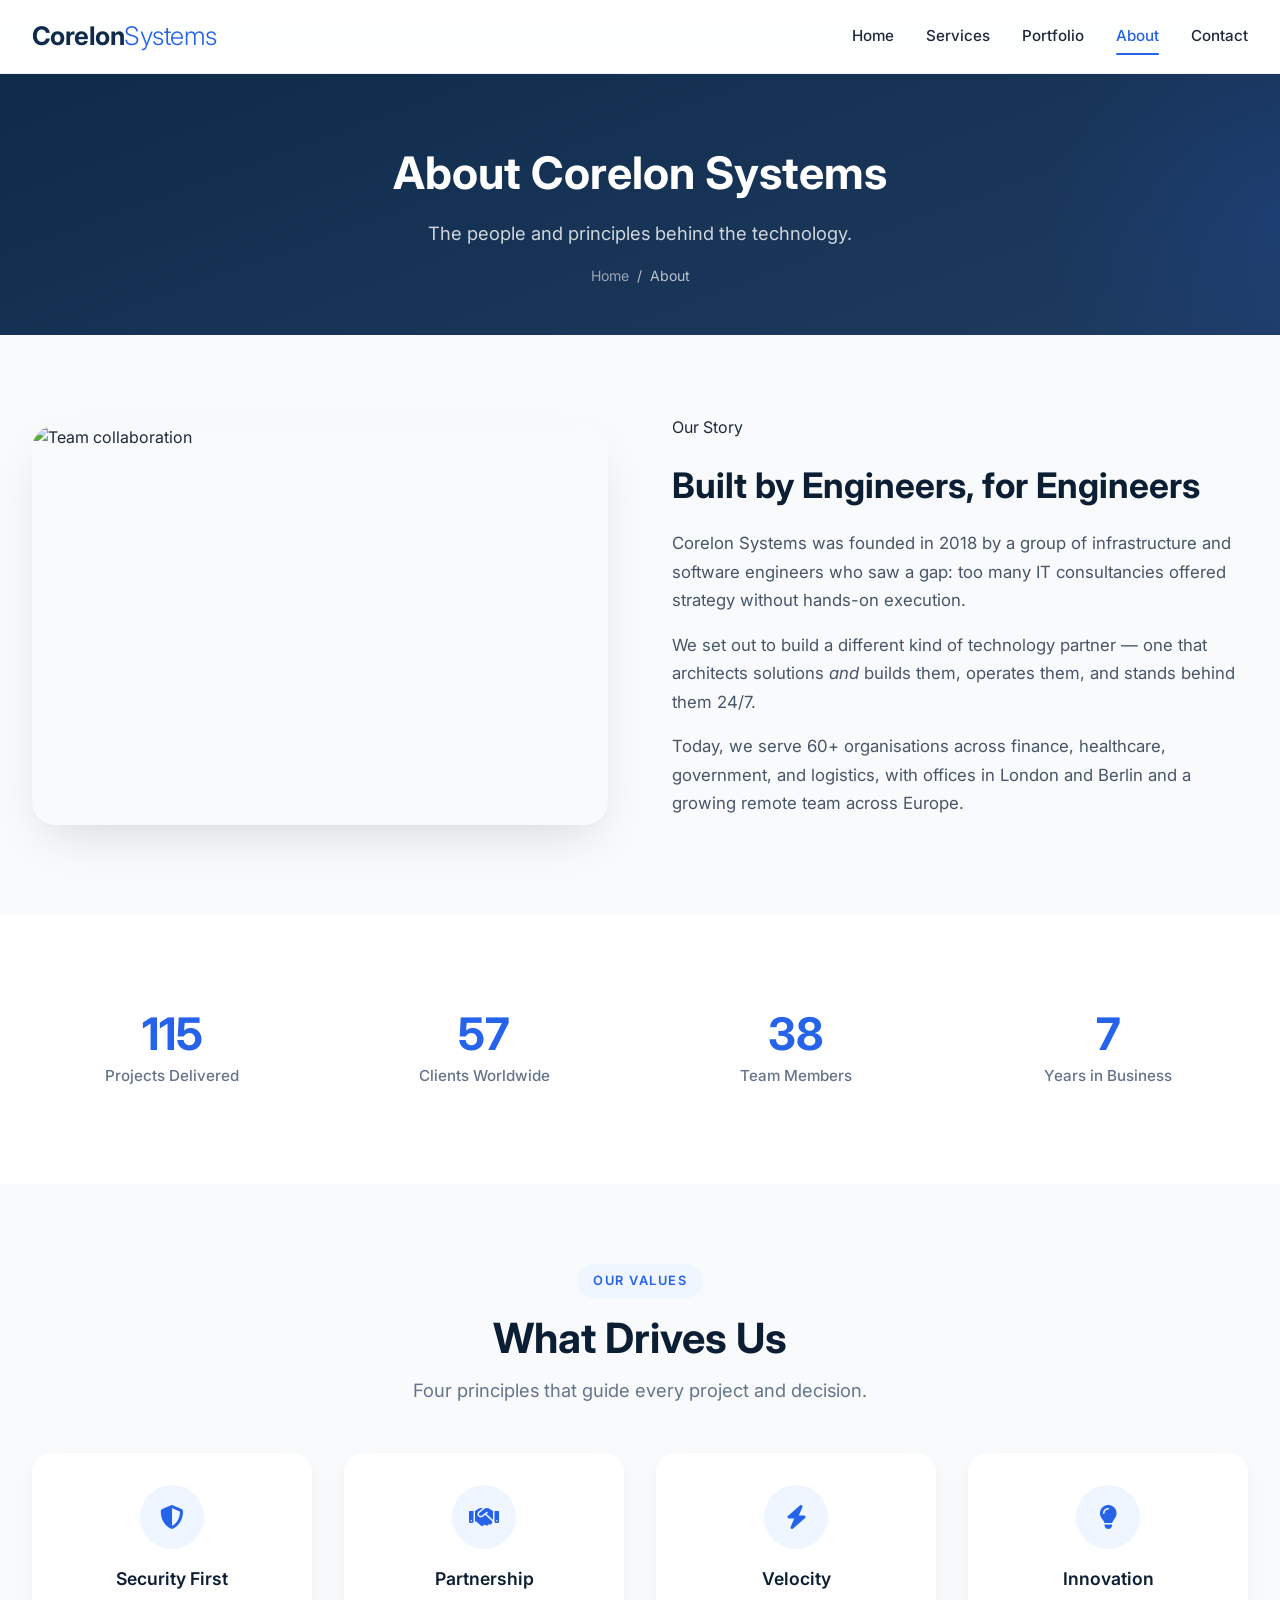
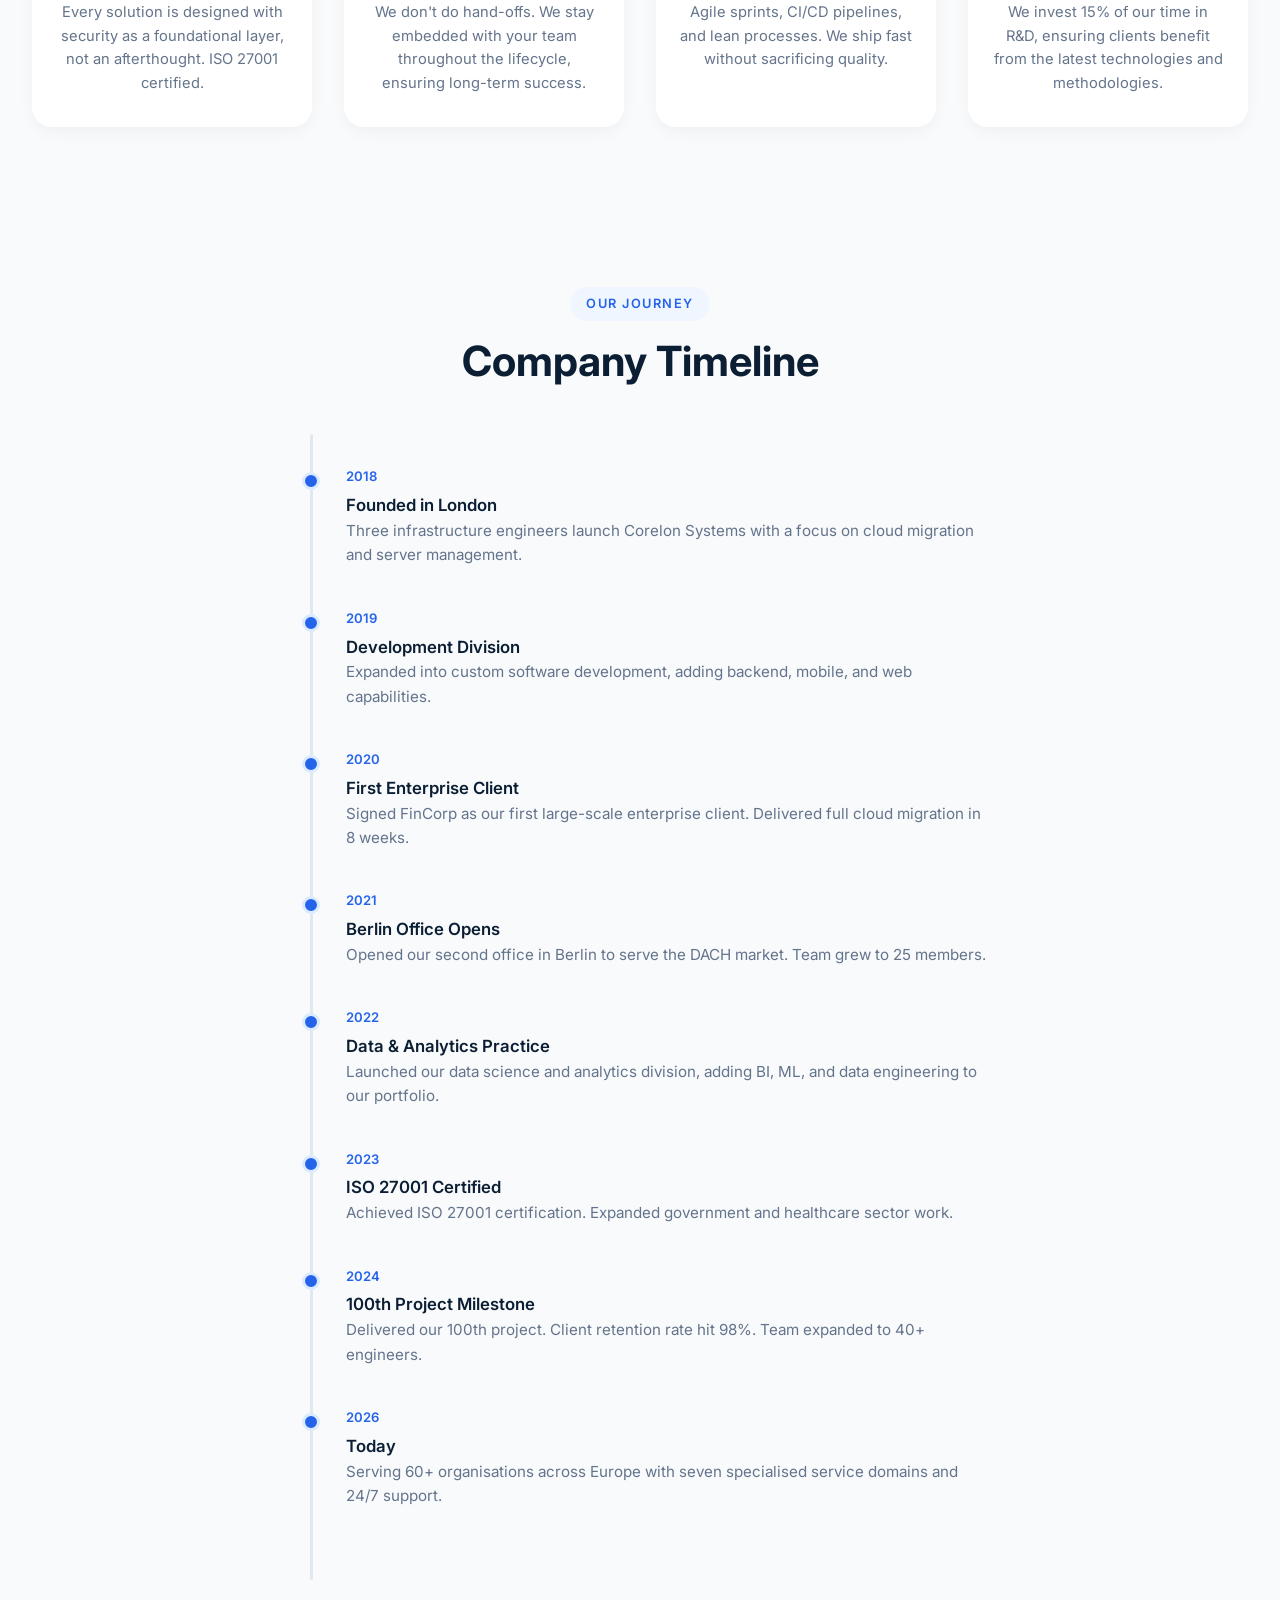
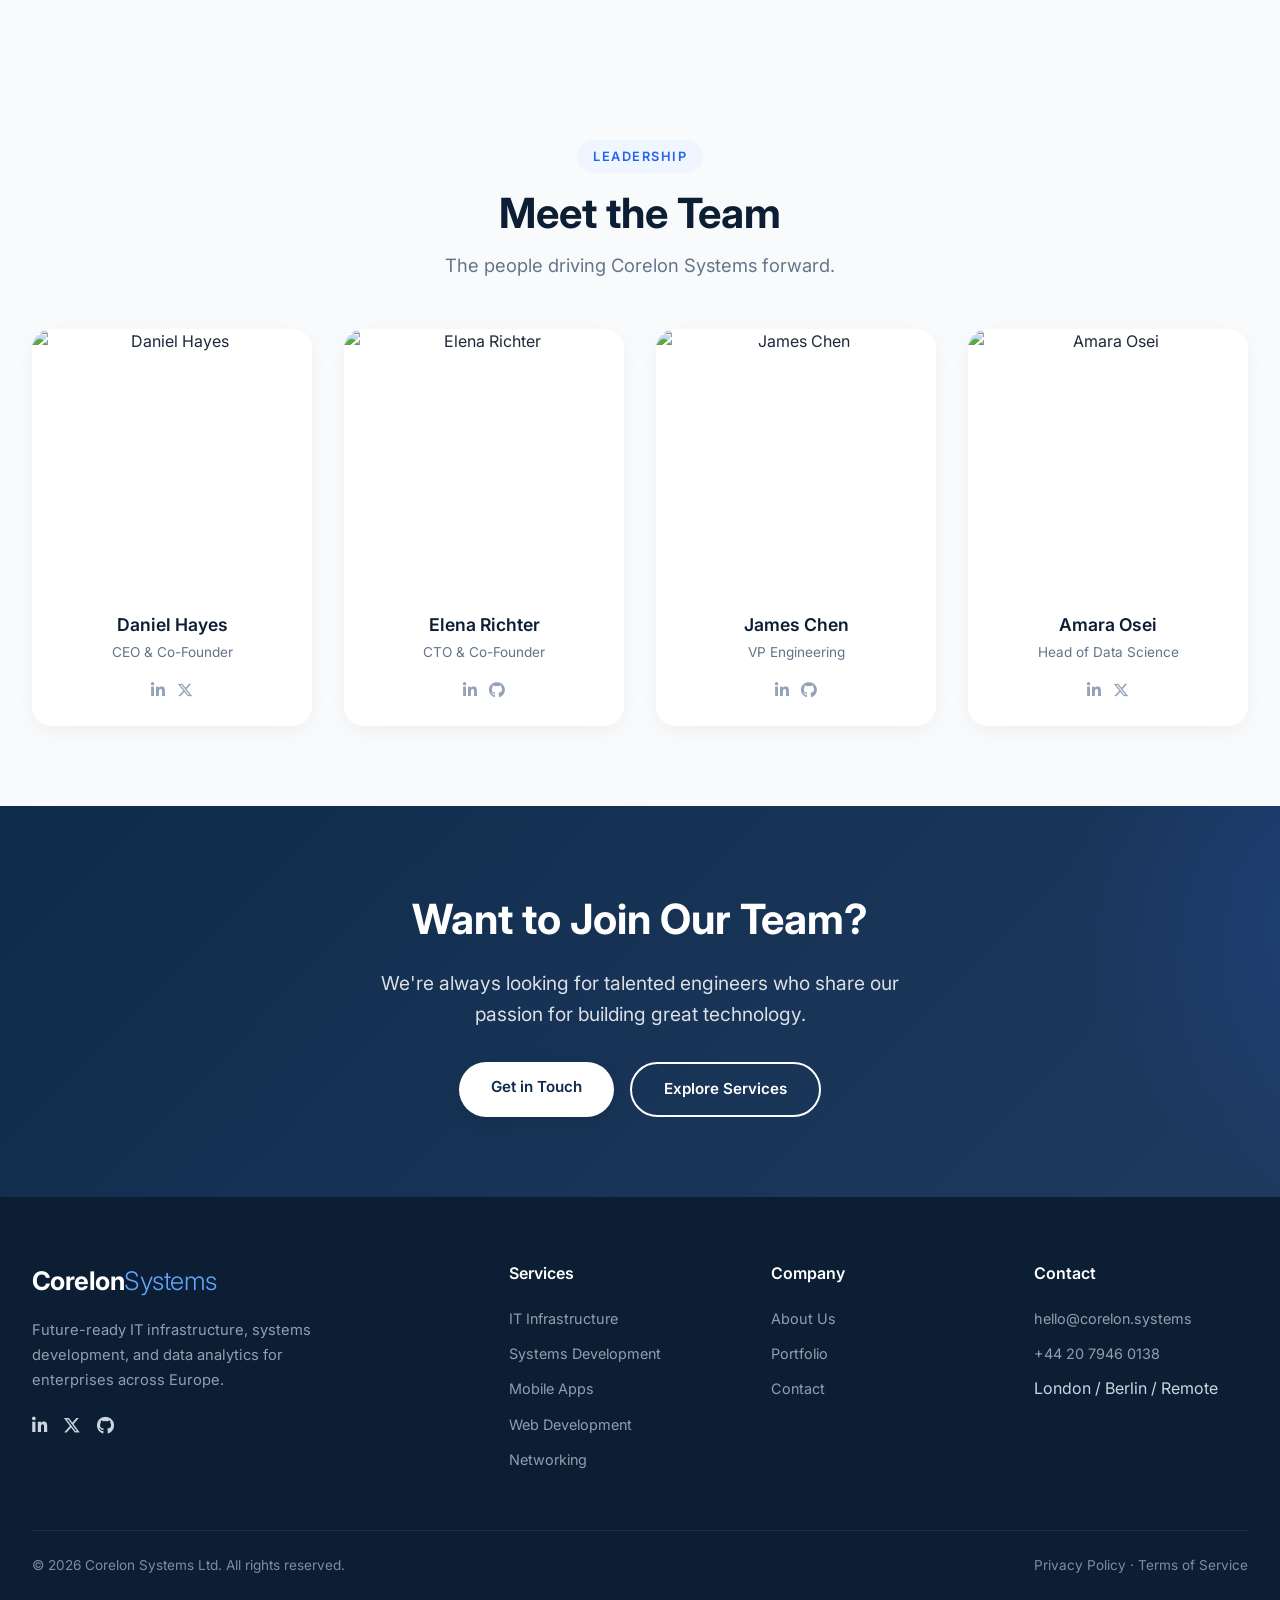
==== about.html @ ecf73b7a "Initial commit" ====
<!DOCTYPE html>
<html lang="en">
<head>
    <meta charset="UTF-8">
    <meta name="viewport" content="width=device-width, initial-scale=1.0">
    <title>About Us - Corelon Systems</title>
    <meta name="description" content="Learn about Corelon Systems — our mission, values, team, and the journey behind our IT infrastructure and development expertise.">
    <link rel="stylesheet" href="https://cdnjs.cloudflare.com/ajax/libs/font-awesome/6.5.1/css/all.min.css">
    <link rel="preconnect" href="https://fonts.googleapis.com">
    <link rel="preconnect" href="https://fonts.gstatic.com" crossorigin>
    <link href="https://fonts.googleapis.com/css2?family=Inter:opsz,wght@14..32,300..700&display=swap" rel="stylesheet">
    <link rel="stylesheet" href="css/styles.css">
</head>
<body>

    <!-- ====== NAVBAR ====== -->
    <header>
        <nav class="navbar">
            <a href="index.html" class="logo">Corelon<span>Systems</span></a>
            <button class="menu-toggle" id="mobile-menu" aria-label="Toggle menu"><i class="fas fa-bars"></i></button>
            <div class="nav-links" id="navLinks">
                <a href="index.html">Home</a>
                <a href="services.html">Services</a>
                <a href="portfolio.html">Portfolio</a>
                <a href="about.html" class="active">About</a>
                <a href="contact.html">Contact</a>
            </div>
        </nav>
    </header>

    <main>

        <!-- ====== PAGE HEADER ====== -->
        <section class="page-header">
            <div class="container">
                <h1>About Corelon Systems</h1>
                <p>The people and principles behind the technology.</p>
                <div class="breadcrumb">
                    <a href="index.html">Home</a> <span>/</span> <span>About</span>
                </div>
            </div>
        </section>

        <!-- ====== ABOUT INTRO ====== -->
        <section class="about-section">
            <div class="container">
                <div class="about-row">
                    <div class="about-image reveal-left">
                        <img src="https://images.unsplash.com/photo-1522071820081-009f0129c71c?ixlib=rb-4.0.3&auto=format&fit=crop&w=800&q=80" alt="Team collaboration" loading="lazy">
                    </div>
                    <div class="about-text reveal-right">
                        <span class="badge" style="margin-bottom:1rem;display:inline-block;">Our Story</span>
                        <h2>Built by Engineers, for Engineers</h2>
                        <p>Corelon Systems was founded in 2018 by a group of infrastructure and software engineers who saw a gap: too many IT consultancies offered strategy without hands-on execution.</p>
                        <p>We set out to build a different kind of technology partner — one that architects solutions <em>and</em> builds them, operates them, and stands behind them 24/7.</p>
                        <p>Today, we serve 60+ organisations across finance, healthcare, government, and logistics, with offices in London and Berlin and a growing remote team across Europe.</p>
                    </div>
                </div>
            </div>
        </section>

        <!-- ====== STATS ====== -->
        <section style="background:#fff;padding:3rem 0;">
            <div class="container">
                <div class="stats-bar reveal">
                    <div class="stat-item">
                        <div class="stat-number" data-count="120" data-suffix="+">0</div>
                        <div class="stat-label">Projects Delivered</div>
                    </div>
                    <div class="stat-item">
                        <div class="stat-number" data-count="60" data-suffix="+">0</div>
                        <div class="stat-label">Clients Worldwide</div>
                    </div>
                    <div class="stat-item">
                        <div class="stat-number" data-count="40" data-suffix="+">0</div>
                        <div class="stat-label">Team Members</div>
                    </div>
                    <div class="stat-item">
                        <div class="stat-number" data-count="8">0</div>
                        <div class="stat-label">Years in Business</div>
                    </div>
                </div>
            </div>
        </section>

        <!-- ====== VALUES ====== -->
        <section style="padding:5rem 0;">
            <div class="container">
                <div class="section-heading reveal">
                    <span class="badge">Our Values</span>
                    <h2>What Drives Us</h2>
                    <p>Four principles that guide every project and decision.</p>
                </div>
                <div class="values-grid">
                    <div class="value-card reveal">
                        <div class="icon-circle"><i class="fas fa-shield-halved"></i></div>
                        <h4>Security First</h4>
                        <p>Every solution is designed with security as a foundational layer, not an afterthought. ISO 27001 certified.</p>
                    </div>
                    <div class="value-card reveal">
                        <div class="icon-circle"><i class="fas fa-handshake"></i></div>
                        <h4>Partnership</h4>
                        <p>We don't do hand-offs. We stay embedded with your team throughout the lifecycle, ensuring long-term success.</p>
                    </div>
                    <div class="value-card reveal">
                        <div class="icon-circle"><i class="fas fa-bolt"></i></div>
                        <h4>Velocity</h4>
                        <p>Agile sprints, CI/CD pipelines, and lean processes. We ship fast without sacrificing quality.</p>
                    </div>
                    <div class="value-card reveal">
                        <div class="icon-circle"><i class="fas fa-lightbulb"></i></div>
                        <h4>Innovation</h4>
                        <p>We invest 15% of our time in R&D, ensuring clients benefit from the latest technologies and methodologies.</p>
                    </div>
                </div>
            </div>
        </section>

        <!-- ====== TIMELINE ====== -->
        <section style="padding:5rem 0;background:#f8fafc;">
            <div class="container">
                <div class="section-heading reveal">
                    <span class="badge">Our Journey</span>
                    <h2>Company Timeline</h2>
                </div>
                <div class="timeline">
                    <div class="timeline-item reveal">
                        <div class="year">2018</div>
                        <h4>Founded in London</h4>
                        <p>Three infrastructure engineers launch Corelon Systems with a focus on cloud migration and server management.</p>
                    </div>
                    <div class="timeline-item reveal">
                        <div class="year">2019</div>
                        <h4>Development Division</h4>
                        <p>Expanded into custom software development, adding backend, mobile, and web capabilities.</p>
                    </div>
                    <div class="timeline-item reveal">
                        <div class="year">2020</div>
                        <h4>First Enterprise Client</h4>
                        <p>Signed FinCorp as our first large-scale enterprise client. Delivered full cloud migration in 8 weeks.</p>
                    </div>
                    <div class="timeline-item reveal">
                        <div class="year">2021</div>
                        <h4>Berlin Office Opens</h4>
                        <p>Opened our second office in Berlin to serve the DACH market. Team grew to 25 members.</p>
                    </div>
                    <div class="timeline-item reveal">
                        <div class="year">2022</div>
                        <h4>Data & Analytics Practice</h4>
                        <p>Launched our data science and analytics division, adding BI, ML, and data engineering to our portfolio.</p>
                    </div>
                    <div class="timeline-item reveal">
                        <div class="year">2023</div>
                        <h4>ISO 27001 Certified</h4>
                        <p>Achieved ISO 27001 certification. Expanded government and healthcare sector work.</p>
                    </div>
                    <div class="timeline-item reveal">
                        <div class="year">2024</div>
                        <h4>100th Project Milestone</h4>
                        <p>Delivered our 100th project. Client retention rate hit 98%. Team expanded to 40+ engineers.</p>
                    </div>
                    <div class="timeline-item reveal">
                        <div class="year">2026</div>
                        <h4>Today</h4>
                        <p>Serving 60+ organisations across Europe with seven specialised service domains and 24/7 support.</p>
                    </div>
                </div>
            </div>
        </section>

        <!-- ====== TEAM ====== -->
        <section style="padding:5rem 0;">
            <div class="container">
                <div class="section-heading reveal">
                    <span class="badge">Leadership</span>
                    <h2>Meet the Team</h2>
                    <p>The people driving Corelon Systems forward.</p>
                </div>
                <div class="team-grid">
                    <div class="team-card reveal">
                        <div class="team-photo">
                            <img src="https://images.unsplash.com/photo-1560250097-0b93528c311a?ixlib=rb-4.0.3&auto=format&fit=crop&w=400&q=80" alt="Daniel Hayes" loading="lazy">
                        </div>
                        <div class="team-info">
                            <h4>Daniel Hayes</h4>
                            <span>CEO & Co-Founder</span>
                            <div class="socials">
                                <a href="#" aria-label="LinkedIn"><i class="fab fa-linkedin-in"></i></a>
                                <a href="#" aria-label="Twitter"><i class="fab fa-x-twitter"></i></a>
                            </div>
                        </div>
                    </div>
                    <div class="team-card reveal">
                        <div class="team-photo">
                            <img src="https://images.unsplash.com/photo-1573496359142-b8d87734a5a2?ixlib=rb-4.0.3&auto=format&fit=crop&w=400&q=80" alt="Elena Richter" loading="lazy">
                        </div>
                        <div class="team-info">
                            <h4>Elena Richter</h4>
                            <span>CTO & Co-Founder</span>
                            <div class="socials">
                                <a href="#" aria-label="LinkedIn"><i class="fab fa-linkedin-in"></i></a>
                                <a href="#" aria-label="GitHub"><i class="fab fa-github"></i></a>
                            </div>
                        </div>
                    </div>
                    <div class="team-card reveal">
                        <div class="team-photo">
                            <img src="https://images.unsplash.com/photo-1472099645785-5658abf4ff4e?ixlib=rb-4.0.3&auto=format&fit=crop&w=400&q=80" alt="James Chen" loading="lazy">
                        </div>
                        <div class="team-info">
                            <h4>James Chen</h4>
                            <span>VP Engineering</span>
                            <div class="socials">
                                <a href="#" aria-label="LinkedIn"><i class="fab fa-linkedin-in"></i></a>
                                <a href="#" aria-label="GitHub"><i class="fab fa-github"></i></a>
                            </div>
                        </div>
                    </div>
                    <div class="team-card reveal">
                        <div class="team-photo">
                            <img src="https://images.unsplash.com/photo-1580489944761-15a19d654956?ixlib=rb-4.0.3&auto=format&fit=crop&w=400&q=80" alt="Amara Osei" loading="lazy">
                        </div>
                        <div class="team-info">
                            <h4>Amara Osei</h4>
                            <span>Head of Data Science</span>
                            <div class="socials">
                                <a href="#" aria-label="LinkedIn"><i class="fab fa-linkedin-in"></i></a>
                                <a href="#" aria-label="Twitter"><i class="fab fa-x-twitter"></i></a>
                            </div>
                        </div>
                    </div>
                </div>
            </div>
        </section>

        <!-- ====== CTA ====== -->
        <section class="cta-banner">
            <div class="container">
                <h2>Want to Join Our Team?</h2>
                <p>We're always looking for talented engineers who share our passion for building great technology.</p>
                <div class="btn-group" style="justify-content:center;">
                    <a href="contact.html" class="btn btn-white">Get in Touch</a>
                    <a href="services.html" class="btn btn-outline-light">Explore Services</a>
                </div>
            </div>
        </section>

    </main>

    <!-- ====== FOOTER ====== -->
    <footer class="site-footer">
        <div class="container">
            <div class="footer-grid">
                <div class="footer-brand">
                    <div class="logo">Corelon<span>Systems</span></div>
                    <p>Future-ready IT infrastructure, systems development, and data analytics for enterprises across Europe.</p>
                    <div class="footer-social" style="margin-top:1.2rem;">
                        <a href="#" aria-label="LinkedIn"><i class="fab fa-linkedin-in"></i></a>
                        <a href="#" aria-label="Twitter"><i class="fab fa-x-twitter"></i></a>
                        <a href="#" aria-label="GitHub"><i class="fab fa-github"></i></a>
                    </div>
                </div>
                <div class="footer-col">
                    <h4>Services</h4>
                    <ul>
                        <li><a href="services.html">IT Infrastructure</a></li>
                        <li><a href="services.html">Systems Development</a></li>
                        <li><a href="services.html">Mobile Apps</a></li>
                        <li><a href="services.html">Web Development</a></li>
                        <li><a href="services.html">Networking</a></li>
                    </ul>
                </div>
                <div class="footer-col">
                    <h4>Company</h4>
                    <ul>
                        <li><a href="about.html">About Us</a></li>
                        <li><a href="portfolio.html">Portfolio</a></li>
                        <li><a href="contact.html">Contact</a></li>
                    </ul>
                </div>
                <div class="footer-col">
                    <h4>Contact</h4>
                    <ul>
                        <li><a href="mailto:hello@corelon.systems">hello@corelon.systems</a></li>
                        <li><a href="tel:+442079460138">+44 20 7946 0138</a></li>
                        <li>London / Berlin / Remote</li>
                    </ul>
                </div>
            </div>
            <div class="footer-bottom">
                <span>&copy; 2026 Corelon Systems Ltd. All rights reserved.</span>
                <span>Privacy Policy &middot; Terms of Service</span>
            </div>
        </div>
    </footer>

    <button id="backToTop" aria-label="Back to top" style="display:none;position:fixed;bottom:2rem;right:2rem;width:48px;height:48px;border-radius:50%;background:#2563eb;color:#fff;border:none;font-size:1.2rem;cursor:pointer;box-shadow:0 4px 16px rgba(37,99,235,0.4);z-index:999;align-items:center;justify-content:center;">
        <i class="fas fa-arrow-up"></i>
    </button>

    <script src="js/main.js"></script>
</body>
</html>
---- css/styles.css ----
/* ===========================
   Corelon Systems — Global CSS
   =========================== */

/* ---------- reset & base ---------- */
*, *::before, *::after {
    margin: 0;
    padding: 0;
    box-sizing: border-box;
}

html {
    scroll-behavior: smooth;
    scroll-padding-top: 80px;
}

body {
    font-family: "Inter", sans-serif;
    background-color: #f9fafc;
    color: #1e293b;
    line-height: 1.6;
    overflow-x: hidden;
}

a { text-decoration: none; color: inherit; }
img { max-width: 100%; display: block; }
ul { list-style: none; }

.container {
    max-width: 1280px;
    margin: 0 auto;
    padding: 0 2rem;
}

/* ---------- utility ---------- */
.text-center { text-align: center; }
.mt-1 { margin-top: 0.5rem; }
.mt-2 { margin-top: 1rem; }
.mt-3 { margin-top: 1.5rem; }
.mt-4 { margin-top: 2rem; }
.mb-4 { margin-bottom: 2rem; }

/* ---------- scroll reveal ---------- */
.reveal {
    opacity: 0;
    transform: translateY(40px);
    transition: opacity 0.7s ease, transform 0.7s ease;
}
.reveal.visible {
    opacity: 1;
    transform: translateY(0);
}
.reveal-left {
    opacity: 0;
    transform: translateX(-50px);
    transition: opacity 0.7s ease, transform 0.7s ease;
}
.reveal-left.visible {
    opacity: 1;
    transform: translateX(0);
}
.reveal-right {
    opacity: 0;
    transform: translateX(50px);
    transition: opacity 0.7s ease, transform 0.7s ease;
}
.reveal-right.visible {
    opacity: 1;
    transform: translateX(0);
}

/* ---------- navbar ---------- */
.navbar {
    display: flex;
    align-items: center;
    justify-content: space-between;
    padding: 1rem 2rem;
    background: rgba(255,255,255,0.85);
    backdrop-filter: blur(12px);
    -webkit-backdrop-filter: blur(12px);
    border-bottom: 1px solid rgba(0,0,0,0.06);
    position: sticky;
    top: 0;
    z-index: 1000;
    flex-wrap: wrap;
    transition: box-shadow 0.3s;
}
.navbar.scrolled {
    box-shadow: 0 4px 30px rgba(0,0,0,0.08);
}

.logo {
    font-weight: 700;
    font-size: 1.6rem;
    letter-spacing: -0.02em;
    color: #0f2b4b;
}
.logo span {
    color: #2563eb;
    font-weight: 300;
}

.nav-links {
    display: flex;
    gap: 2rem;
    align-items: center;
    font-weight: 500;
}
.nav-links a {
    font-size: 0.95rem;
    color: #1e293b;
    position: relative;
    padding: 0.25rem 0;
    transition: color 0.2s;
}
.nav-links a::after {
    content: '';
    position: absolute;
    bottom: -2px;
    left: 0;
    width: 0;
    height: 2px;
    background: #2563eb;
    transition: width 0.3s;
    border-radius: 2px;
}
.nav-links a:hover,
.nav-links a.active {
    color: #2563eb;
}
.nav-links a:hover::after,
.nav-links a.active::after {
    width: 100%;
}

.menu-toggle {
    display: none;
    font-size: 1.6rem;
    cursor: pointer;
    color: #1e293b;
    background: none;
    border: none;
}

/* ---------- buttons ---------- */
.btn {
    display: inline-block;
    font-family: inherit;
    font-weight: 600;
    font-size: 0.95rem;
    padding: 0.85rem 2rem;
    border-radius: 40px;
    border: none;
    cursor: pointer;
    transition: all 0.25s ease;
    text-align: center;
}
.btn-primary {
    background: #2563eb;
    color: #fff;
    box-shadow: 0 8px 20px -6px rgba(37,99,235,0.35);
}
.btn-primary:hover {
    background: #1d4ed8;
    transform: translateY(-2px);
    box-shadow: 0 12px 28px -6px rgba(37,99,235,0.45);
}
.btn-outline {
    background: transparent;
    color: #2563eb;
    border: 2px solid #2563eb;
}
.btn-outline:hover {
    background: #2563eb;
    color: #fff;
}
.btn-white {
    background: #fff;
    color: #0f2b4b;
    box-shadow: 0 4px 14px rgba(0,0,0,0.1);
}
.btn-white:hover {
    transform: translateY(-2px);
    box-shadow: 0 8px 20px rgba(0,0,0,0.15);
}
.btn-outline-light {
    background: transparent;
    border: 2px solid #fff;
    color: #fff;
    box-shadow: none;
}
.btn-outline-light:hover {
    background: #fff;
    color: #0b1e33;
}
.btn-sm {
    padding: 0.6rem 1.4rem;
    font-size: 0.85rem;
}
.btn-group {
    display: flex;
    gap: 1rem;
    flex-wrap: wrap;
}

/* ---------- section headings ---------- */
.section-heading {
    text-align: center;
    margin-bottom: 3rem;
}
.section-heading .badge {
    display: inline-block;
    background: #eff6ff;
    color: #2563eb;
    font-weight: 600;
    font-size: 0.8rem;
    text-transform: uppercase;
    letter-spacing: 1.5px;
    padding: 0.4rem 1rem;
    border-radius: 20px;
    margin-bottom: 1rem;
}
.section-heading h2 {
    font-size: 2.6rem;
    font-weight: 700;
    color: #0b1e33;
    line-height: 1.2;
}
.section-heading p {
    color: #64748b;
    font-size: 1.15rem;
    margin-top: 0.75rem;
    max-width: 640px;
    margin-left: auto;
    margin-right: auto;
}

/* ---------- hero ---------- */
.hero {
    padding: 2rem 0;
    background: linear-gradient(160deg, #ffffff 0%, #f0f4ff 50%, #e8eeff 100%);
    position: relative;
    overflow: hidden;
}
.hero::before {
    content: '';
    position: absolute;
    top: -50%;
    right: -20%;
    width: 700px;
    height: 600px;
    background: radial-gradient(circle, rgba(37,99,235,0.08) 0%, transparent 70%);
    border-radius: 50%;
    pointer-events: none;
}
.hero .container {
    display: flex;
    align-items: center;
    gap: 4rem;
    flex-wrap: wrap;
}
.hero-content {
    flex: 1 1 420px;
}
.hero-content .badge {
    display: inline-block;
    background: #eff6ff;
    color: #2563eb;
    font-weight: 600;
    font-size: 0.8rem;
    text-transform: uppercase;
    letter-spacing: 1.5px;
    padding: 0.4rem 1rem;
    border-radius: 20px;
    margin-bottom: 1.25rem;
}
.hero-content h1 {
    font-size: 3.4rem;
    font-weight: 700;
    line-height: 1.15;
    margin-bottom: 1.5rem;
    color: #0b1e33;
}
.hero-content h1 .highlight {
    background: linear-gradient(135deg, #2563eb, #7c3aed);
    -webkit-background-clip: text;
    -webkit-text-fill-color: transparent;
    background-clip: text;
}
.hero-content p {
    font-size: 1.2rem;
    color: #475569;
    max-width: 520px;
    margin-bottom: 2rem;
    line-height: 1.7;
}
.hero-image {
    flex: 1 1 420px;
    border-radius: 24px;
    overflow: hidden;
    box-shadow: 0 30px 60px -15px rgba(0,0,0,0.2);
    position: relative;
}
.hero-image img {
    width: 100%;
    height: 400px;
    object-fit: cover;
    transition: transform 0.5s;
}
.hero-image:hover img {
    transform: scale(1.03);
}

/* ---------- services grid ---------- */
.services-grid {
    display: grid;
    grid-template-columns: repeat(auto-fit, minmax(300px, 1fr));
    gap: 2rem;
}

.service-card {
    background: #fff;
    border-radius: 20px;
    padding: 2rem 1.8rem;
    box-shadow: 0 8px 30px -8px rgba(0,20,50,0.08);
    transition: all 0.3s ease;
    border: 1px solid rgba(0,0,0,0.04);
    display: flex;
    flex-direction: column;
    position: relative;
    overflow: hidden;
}
.service-card::before {
    content: '';
    position: absolute;
    top: 0;
    left: 0;
    width: 100%;
    height: 4px;
    background: linear-gradient(90deg, #2563eb, #7c3aed);
    transform: scaleX(0);
    transform-origin: left;
    transition: transform 0.3s;
}
.service-card:hover::before {
    transform: scaleX(1);
}
.service-card:hover {
    transform: translateY(-6px);
    box-shadow: 0 20px 40px -10px rgba(37,99,235,0.2);
}
.service-card .icon-box {
    width: 56px;
    height: 56px;
    border-radius: 14px;
    background: #eff6ff;
    display: flex;
    align-items: center;
    justify-content: center;
    font-size: 1.4rem;
    color: #2563eb;
    margin-bottom: 1.2rem;
    transition: background 0.3s, color 0.3s;
}
.service-card:hover .icon-box {
    background: #2563eb;
    color: #fff;
}
.service-card .card-img {
    height: 180px;
    border-radius: 14px;
    overflow: hidden;
    margin-bottom: 1.4rem;
    background: #e2e8f0;
}
.service-card .card-img img {
    width: 100%;
    height: 100%;
    object-fit: cover;
    transition: transform 0.4s;
}
.service-card:hover .card-img img {
    transform: scale(1.05);
}
.service-card h3 {
    font-size: 1.3rem;
    font-weight: 600;
    margin-bottom: 0.6rem;
    color: #0b1e33;
}
.service-card p {
    color: #64748b;
    font-size: 0.95rem;
    flex: 1;
    margin-bottom: 1.2rem;
}
.service-tag {
    display: inline-block;
    background: #eff6ff;
    color: #2563eb;
    font-weight: 600;
    font-size: 0.78rem;
    text-transform: uppercase;
    letter-spacing: 0.5px;
    padding: 0.3rem 0.8rem;
    border-radius: 8px;
    margin-top: auto;
}
.card-link {
    color: #2563eb;
    font-weight: 600;
    font-size: 0.9rem;
    display: inline-flex;
    align-items: center;
    gap: 0.4rem;
    margin-top: auto;
    transition: gap 0.2s;
}
.card-link:hover {
    gap: 0.7rem;
}

/* ---------- stats bar ---------- */
.stats-bar {
    display: grid;
    grid-template-columns: repeat(auto-fit, minmax(180px, 1fr));
    gap: 2rem;
    padding: 3rem 0;
}
.stat-item {
    text-align: center;
}
.stat-number {
    font-size: 2.8rem;
    font-weight: 700;
    color: #2563eb;
    line-height: 1.1;
}
.stat-label {
    color: #64748b;
    font-weight: 500;
    font-size: 0.95rem;
    margin-top: 0.3rem;
}

/* ---------- about row ---------- */
.about-section {
    padding: 5rem 0;
}
.about-row {
    display: flex;
    gap: 4rem;
    align-items: center;
    flex-wrap: wrap;
}
.about-image {
    flex: 1 1 400px;
    border-radius: 24px;
    overflow: hidden;
    box-shadow: 0 20px 50px -15px rgba(0,0,0,0.15);
}
.about-image img {
    width: 100%;
    height: 400px;
    object-fit: cover;
}
.about-text {
    flex: 1 1 400px;
}
.about-text h2 {
    font-size: 2.2rem;
    font-weight: 700;
    color: #0b1e33;
    margin-bottom: 1rem;
}
.about-text p {
    color: #475569;
    font-size: 1.05rem;
    margin-bottom: 1rem;
    line-height: 1.7;
}
.check-list {
    margin: 1.5rem 0;
}
.check-list li {
    display: flex;
    align-items: center;
    gap: 0.6rem;
    padding: 0.4rem 0;
    color: #334155;
    font-size: 1rem;
}
.check-list li i {
    color: #2563eb;
    font-size: 1rem;
}

/* ---------- testimonials ---------- */
.testimonials-section {
    padding: 5rem 0;
    background: #f1f5f9;
}
.testimonials-grid {
    display: grid;
    grid-template-columns: repeat(auto-fit, minmax(320px, 1fr));
    gap: 2rem;
}
.testimonial-card {
    background: #fff;
    border-radius: 20px;
    padding: 2rem;
    box-shadow: 0 4px 20px -4px rgba(0,0,0,0.06);
    position: relative;
}
.testimonial-card .stars {
    color: #f59e0b;
    font-size: 0.9rem;
    margin-bottom: 1rem;
}
.testimonial-card blockquote {
    font-size: 1rem;
    color: #475569;
    line-height: 1.7;
    margin-bottom: 1.5rem;
    font-style: italic;
}
.testimonial-author {
    display: flex;
    align-items: center;
    gap: 0.8rem;
}
.testimonial-author img {
    width: 44px;
    height: 44px;
    border-radius: 50%;
    object-fit: cover;
}
.testimonial-author .author-info strong {
    display: block;
    font-size: 0.95rem;
    color: #0b1e33;
}
.testimonial-author .author-info span {
    font-size: 0.82rem;
    color: #94a3b8;
}

/* ---------- clients / logos ---------- */
.clients-section {
    padding: 4rem 0;
    background: #fff;
}
.clients-strip {
    display: flex;
    align-items: center;
    justify-content: center;
    gap: 3rem;
    flex-wrap: wrap;
    opacity: 0.5;
    filter: grayscale(1);
    transition: filter 0.5s, opacity 0.5s;
}
.clients-strip:hover {
    opacity: 0.8;
    filter: grayscale(0.3);
}
.clients-strip .client-logo {
    font-size: 1.4rem;
    font-weight: 700;
    color: #334155;
    letter-spacing: 1px;
}

/* ---------- CTA banner ---------- */
.cta-banner {
    background: linear-gradient(135deg, #0f2b4b, #1e3a5f);
    color: #fff;
    padding: 5rem 2rem;
    text-align: center;
    position: relative;
    overflow: hidden;
}
.cta-banner::before {
    content: '';
    position: absolute;
    top: -50%;
    right: -30%;
    width: 600px;
    height: 600px;
    background: radial-gradient(circle, rgba(37,99,235,0.2) 0%, transparent 70%);
    border-radius: 50%;
}
.cta-banner h2 {
    font-size: 2.6rem;
    font-weight: 700;
    margin-bottom: 1rem;
    position: relative;
}
.cta-banner p {
    font-size: 1.2rem;
    opacity: 0.85;
    margin-bottom: 2rem;
    max-width: 550px;
    margin-left: auto;
    margin-right: auto;
    position: relative;
}
.cta-banner .btn-group {
    justify-content: center;
    position: relative;
}

/* ---------- portfolio ---------- */
.portfolio-section {
    padding: 5rem 0;
}
.filter-bar {
    display: flex;
    justify-content: center;
    gap: 0.6rem;
    flex-wrap: wrap;
    margin-bottom: 2.5rem;
}
.filter-btn {
    background: #e2e8f0;
    color: #475569;
    border: none;
    padding: 0.5rem 1.2rem;
    border-radius: 20px;
    font-family: inherit;
    font-weight: 600;
    font-size: 0.85rem;
    cursor: pointer;
    transition: all 0.2s;
}
.filter-btn:hover,
.filter-btn.active {
    background: #2563eb;
    color: #fff;
}
.portfolio-grid {
    display: grid;
    grid-template-columns: repeat(auto-fit, minmax(320px, 1fr));
    gap: 2rem;
}
.portfolio-card {
    border-radius: 20px;
    overflow: hidden;
    background: #fff;
    box-shadow: 0 8px 30px -8px rgba(0,0,0,0.08);
    transition: all 0.3s;
}
.portfolio-card:hover {
    transform: translateY(-6px);
    box-shadow: 0 20px 40px -10px rgba(0,0,0,0.15);
}
.portfolio-card .card-thumb {
    height: 220px;
    overflow: hidden;
    position: relative;
}
.portfolio-card .card-thumb img {
    width: 100%;
    height: 100%;
    object-fit: cover;
    transition: transform 0.4s;
}
.portfolio-card:hover .card-thumb img {
    transform: scale(1.06);
}
.portfolio-card .overlay {
    position: absolute;
    inset: 0;
    background: rgba(15,43,75,0.6);
    display: flex;
    align-items: center;
    justify-content: center;
    opacity: 0;
    transition: opacity 0.3s;
}
.portfolio-card:hover .overlay {
    opacity: 1;
}
.overlay .btn {
    transform: translateY(10px);
    transition: transform 0.3s;
}
.portfolio-card:hover .overlay .btn {
    transform: translateY(0);
}
.portfolio-card .card-body {
    padding: 1.5rem;
}
.portfolio-card .card-body h3 {
    font-size: 1.15rem;
    font-weight: 600;
    color: #0b1e33;
    margin-bottom: 0.4rem;
}
.portfolio-card .card-body p {
    font-size: 0.9rem;
    color: #64748b;
}
.portfolio-card .card-body .tags {
    display: flex;
    gap: 0.4rem;
    flex-wrap: wrap;
    margin-top: 0.8rem;
}
.portfolio-card .card-body .tags span {
    background: #eff6ff;
    color: #2563eb;
    font-size: 0.72rem;
    font-weight: 600;
    padding: 0.2rem 0.6rem;
    border-radius: 6px;
    text-transform: uppercase;
}

/* ---------- team ---------- */
.team-grid {
    display: grid;
    grid-template-columns: repeat(auto-fit, minmax(240px, 1fr));
    gap: 2rem;
}
.team-card {
    background: #fff;
    border-radius: 20px;
    overflow: hidden;
    box-shadow: 0 6px 24px -6px rgba(0,0,0,0.08);
    text-align: center;
    transition: all 0.3s;
}
.team-card:hover {
    transform: translateY(-4px);
    box-shadow: 0 16px 36px -8px rgba(0,0,0,0.12);
}
.team-card .team-photo {
    height: 260px;
    overflow: hidden;
}
.team-card .team-photo img {
    width: 100%;
    height: 100%;
    object-fit: cover;
    transition: transform 0.4s;
}
.team-card:hover .team-photo img {
    transform: scale(1.05);
}
.team-card .team-info {
    padding: 1.4rem;
}
.team-card .team-info h4 {
    font-size: 1.1rem;
    font-weight: 600;
    color: #0b1e33;
}
.team-card .team-info span {
    font-size: 0.85rem;
    color: #64748b;
}
.team-card .socials {
    display: flex;
    justify-content: center;
    gap: 0.8rem;
    margin-top: 0.8rem;
}
.team-card .socials a {
    color: #94a3b8;
    font-size: 1rem;
    transition: color 0.2s;
}
.team-card .socials a:hover {
    color: #2563eb;
}

/* ---------- timeline ---------- */
.timeline {
    position: relative;
    padding: 2rem 0;
    max-width: 700px;
    margin: 0 auto;
}
.timeline::before {
    content: '';
    position: absolute;
    left: 20px;
    top: 0;
    bottom: 0;
    width: 3px;
    background: #e2e8f0;
    border-radius: 3px;
}
.timeline-item {
    position: relative;
    padding-left: 56px;
    margin-bottom: 2.5rem;
}
.timeline-item::before {
    content: '';
    position: absolute;
    left: 12px;
    top: 6px;
    width: 18px;
    height: 18px;
    border-radius: 50%;
    background: #2563eb;
    border: 3px solid #dbeafe;
}
.timeline-item h4 {
    font-size: 1.05rem;
    font-weight: 600;
    color: #0b1e33;
}
.timeline-item .year {
    font-size: 0.82rem;
    color: #2563eb;
    font-weight: 600;
    margin-bottom: 0.3rem;
}
.timeline-item p {
    color: #64748b;
    font-size: 0.95rem;
}

/* ---------- values ---------- */
.values-grid {
    display: grid;
    grid-template-columns: repeat(auto-fit, minmax(250px, 1fr));
    gap: 2rem;
}
.value-card {
    text-align: center;
    padding: 2rem 1.5rem;
    background: #fff;
    border-radius: 20px;
    box-shadow: 0 6px 20px -4px rgba(0,0,0,0.06);
    transition: transform 0.3s;
}
.value-card:hover {
    transform: translateY(-4px);
}
.value-card .icon-circle {
    width: 64px;
    height: 64px;
    border-radius: 50%;
    background: #eff6ff;
    display: flex;
    align-items: center;
    justify-content: center;
    margin: 0 auto 1rem;
    font-size: 1.5rem;
    color: #2563eb;
}
.value-card h4 {
    font-size: 1.1rem;
    font-weight: 600;
    color: #0b1e33;
    margin-bottom: 0.5rem;
}
.value-card p {
    font-size: 0.92rem;
    color: #64748b;
}

/* ---------- contact form ---------- */
.contact-section {
    padding: 5rem 0;
}
.contact-row {
    display: grid;
    grid-template-columns: 1fr 1fr;
    gap: 3rem;
    align-items: start;
}
.contact-info-card {
    background: linear-gradient(135deg, #0f2b4b, #1e3a5f);
    color: #fff;
    border-radius: 24px;
    padding: 2.5rem;
    height: 100%;
}
.contact-info-card h3 {
    font-size: 1.6rem;
    font-weight: 700;
    margin-bottom: 1rem;
}
.contact-info-card p {
    opacity: 0.8;
    margin-bottom: 2rem;
    line-height: 1.6;
}
.contact-info-list {
    display: flex;
    flex-direction: column;
    gap: 1.5rem;
}
.contact-info-list .info-item {
    display: flex;
    gap: 1rem;
    align-items: flex-start;
}
.contact-info-list .info-item .icon-box {
    width: 44px;
    height: 44px;
    min-width: 44px;
    border-radius: 12px;
    background: rgba(255,255,255,0.1);
    display: flex;
    align-items: center;
    justify-content: center;
    font-size: 1rem;
}
.contact-info-list .info-item .info-text strong {
    display: block;
    font-size: 0.95rem;
    margin-bottom: 0.2rem;
}
.contact-info-list .info-item .info-text span {
    font-size: 0.88rem;
    opacity: 0.75;
}
.contact-socials {
    display: flex;
    gap: 0.8rem;
    margin-top: 2rem;
}
.contact-socials a {
    width: 40px;
    height: 40px;
    border-radius: 10px;
    background: rgba(255,255,255,0.1);
    display: flex;
    align-items: center;
    justify-content: center;
    color: #fff;
    transition: background 0.2s;
}
.contact-socials a:hover {
    background: #2563eb;
}

.contact-form {
    background: #fff;
    border-radius: 24px;
    padding: 2.5rem;
    box-shadow: 0 8px 30px -8px rgba(0,0,0,0.08);
}
.contact-form h3 {
    font-size: 1.4rem;
    font-weight: 600;
    color: #0b1e33;
    margin-bottom: 1.5rem;
}
.form-group {
    margin-bottom: 1.2rem;
}
.form-group label {
    display: block;
    font-size: 0.88rem;
    font-weight: 600;
    color: #334155;
    margin-bottom: 0.4rem;
}
.form-group input,
.form-group select,
.form-group textarea {
    width: 100%;
    font-family: inherit;
    font-size: 0.95rem;
    padding: 0.75rem 1rem;
    border: 1.5px solid #e2e8f0;
    border-radius: 12px;
    background: #f8fafc;
    color: #1e293b;
    transition: border-color 0.2s, box-shadow 0.2s;
    outline: none;
}
.form-group input:focus,
.form-group select:focus,
.form-group textarea:focus {
    border-color: #2563eb;
    box-shadow: 0 0 0 3px rgba(37,99,235,0.1);
}
.form-group textarea {
    resize: vertical;
    min-height: 120px;
}
.form-row {
    display: grid;
    grid-template-columns: 1fr 1fr;
    gap: 1rem;
}

/* ---------- FAQ accordion ---------- */
.faq-section {
    padding: 5rem 0;
    background: #f8fafc;
}
.faq-list {
    max-width: 740px;
    margin: 0 auto;
}
.faq-item {
    background: #fff;
    border-radius: 14px;
    margin-bottom: 0.8rem;
    box-shadow: 0 2px 12px -4px rgba(0,0,0,0.05);
    overflow: hidden;
}
.faq-question {
    display: flex;
    justify-content: space-between;
    align-items: center;
    padding: 1.2rem 1.5rem;
    cursor: pointer;
    font-weight: 600;
    color: #0b1e33;
    font-size: 1rem;
    border: none;
    background: none;
    width: 100%;
    text-align: left;
    font-family: inherit;
    transition: color 0.2s;
}
.faq-question:hover {
    color: #2563eb;
}
.faq-question i {
    transition: transform 0.3s;
    font-size: 0.85rem;
    color: #94a3b8;
}
.faq-item.open .faq-question i {
    transform: rotate(180deg);
    color: #2563eb;
}
.faq-answer {
    max-height: 0;
    overflow: hidden;
    transition: max-height 0.35s ease, padding 0.35s ease;
    padding: 0 1.5rem;
}
.faq-item.open .faq-answer {
    max-height: 300px;
    padding: 0 1.5rem 1.2rem;
}
.faq-answer p {
    color: #64748b;
    font-size: 0.95rem;
    line-height: 1.7;
}

/* ---------- page header (inner pages) ---------- */
.page-header {
    padding: 4rem 0 3rem;
    background: linear-gradient(160deg, #0f2b4b, #1e3a5f);
    color: #fff;
    text-align: center;
    position: relative;
    overflow: hidden;
}
.page-header::before {
    content: '';
    position: absolute;
    top: -40%;
    right: -20%;
    width: 500px;
    height: 500px;
    background: radial-gradient(circle, rgba(37,99,235,0.15) 0%, transparent 70%);
    border-radius: 50%;
}
.page-header h1 {
    font-size: 2.8rem;
    font-weight: 700;
    position: relative;
}
.page-header p {
    font-size: 1.15rem;
    opacity: 0.8;
    margin-top: 0.6rem;
    position: relative;
}
.breadcrumb {
    display: flex;
    justify-content: center;
    gap: 0.5rem;
    font-size: 0.88rem;
    margin-top: 1rem;
    opacity: 0.7;
    position: relative;
}
.breadcrumb a {
    color: #fff;
    opacity: 0.8;
    transition: opacity 0.2s;
}
.breadcrumb a:hover {
    opacity: 1;
}

/* ---------- footer ---------- */
.site-footer {
    background: #0b1e33;
    color: #cbd5e1;
    padding: 4rem 0 0;
}
.footer-grid {
    display: grid;
    grid-template-columns: 2fr 1fr 1fr 1fr;
    gap: 3rem;
    padding-bottom: 3rem;
    border-bottom: 1px solid rgba(255,255,255,0.08);
}
.footer-brand .logo {
    color: #fff;
    margin-bottom: 1rem;
}
.footer-brand .logo span {
    color: #60a5fa;
}
.footer-brand p {
    font-size: 0.92rem;
    line-height: 1.7;
    opacity: 0.7;
    max-width: 300px;
}
.footer-col h4 {
    color: #fff;
    font-size: 1rem;
    font-weight: 600;
    margin-bottom: 1.2rem;
}
.footer-col ul li {
    margin-bottom: 0.6rem;
}
.footer-col ul li a {
    font-size: 0.9rem;
    opacity: 0.7;
    transition: opacity 0.2s, color 0.2s;
}
.footer-col ul li a:hover {
    opacity: 1;
    color: #60a5fa;
}
.footer-bottom {
    display: flex;
    justify-content: space-between;
    align-items: center;
    padding: 1.5rem 0;
    font-size: 0.85rem;
    opacity: 0.6;
    flex-wrap: wrap;
    gap: 0.5rem;
}
.footer-social {
    display: flex;
    gap: 1rem;
}
.footer-social a {
    color: #cbd5e1;
    font-size: 1.1rem;
    transition: color 0.2s;
}
.footer-social a:hover {
    color: #60a5fa;
}

/* ---------- process / how-we-work ---------- */
.process-section {
    padding: 5rem 0;
    background: #fff;
}
.process-grid {
    display: grid;
    grid-template-columns: repeat(auto-fit, minmax(220px, 1fr));
    gap: 2rem;
    counter-reset: process;
}
.process-step {
    text-align: center;
    padding: 2rem 1.2rem;
    position: relative;
}
.process-step::before {
    counter-increment: process;
    content: counter(process, decimal-leading-zero);
    display: block;
    font-size: 2.5rem;
    font-weight: 700;
    color: #dbeafe;
    margin-bottom: 0.8rem;
}
.process-step h4 {
    font-size: 1.05rem;
    font-weight: 600;
    color: #0b1e33;
    margin-bottom: 0.5rem;
}
.process-step p {
    font-size: 0.9rem;
    color: #64748b;
}

/* ---------- LANDING PAGE: cloudflare-style white hero ---------- */
.hero-cf {
    background: #fff;
    padding: 4rem 0 0;
    position: relative;
    overflow: visible;
}
.hero-cf .container {
    display: grid;
    grid-template-columns: 1fr 1fr;
    gap: 3rem;
    align-items: center;
    padding-bottom: 4rem;
}
.hero-cf .hero-content .badge {
    background: #eff6ff;
    color: #2563eb;
    border: 1px solid #bfdbfe;
    display: inline-flex;
    align-items: center;
    gap: 6px;
    font-weight: 600;
    font-size: 0.8rem;
    text-transform: uppercase;
    letter-spacing: 1.5px;
    padding: 0.4rem 1rem;
    border-radius: 20px;
    margin-bottom: 1.5rem;
}
.hero-cf .hero-content h1 {
    font-size: 3.6rem;
    font-weight: 700;
    line-height: 1.12;
    color: #0b1e33;
    margin-bottom: 1.2rem;
    letter-spacing: -0.03em;
}
.hero-cf .hero-content h1 .highlight {
    color: #2563eb;
    background: none;
    -webkit-text-fill-color: #2563eb;
    animation: none;
}
.hero-cf .hero-content p {
    font-size: 1.1rem;
    color: #475569;
    line-height: 1.75;
    max-width: 480px;
    margin-bottom: 2rem;
}
.hero-cf .btn-group .btn-outline {
    background: transparent;
    color: #1e293b;
    border: 1.5px solid #cbd5e1;
}
.hero-cf .btn-group .btn-outline:hover {
    border-color: #2563eb;
    color: #2563eb;
}

/* orb */
.hero-orb-wrap {
    display: flex;
    justify-content: center;
    align-items: center;
    position: relative;
}
.hero-orb {
    width: 500px;
    height: 500px;
    border-radius: 50%;
    background: radial-gradient(circle at 38% 36%,
        #93c5fd 0%,
        #3b82f6 25%,
        #1d4ed8 55%,
        #0f2b4b 80%,
        #060d1b 100%);
    position: relative;
    overflow: hidden;
    box-shadow:
        0 30px 80px -20px rgba(37,99,235,0.4),
        inset -30px -30px 80px rgba(0,0,0,0.25);
    flex-shrink: 0;
    transform: translateX(10%);
    margin-bottom: -90px;
    z-index: 1;
}
.hero-orb::before {
    content: '';
    position: absolute;
    inset: -1px;
    border-radius: 50%;
    background-image:
        linear-gradient(rgba(255,255,255,0.07) 1px, transparent 1px),
        linear-gradient(90deg, rgba(255,255,255,0.07) 1px, transparent 1px);
    background-size: 28px 28px;
}
.hero-orb::after {
    content: '';
    position: absolute;
    top: 12%;
    left: 18%;
    width: 45%;
    height: 28%;
    background: radial-gradient(ellipse, rgba(255,255,255,0.3) 0%, transparent 70%);
    border-radius: 50%;
    transform: rotate(-25deg);
}

/* announcement strip */
.hero-announcements {
    background: #fff;
    padding: 3rem 0 1.4rem;
    position: relative;
    z-index: 2;
    clip-path: polygon(0 70px, 100% 0, 100% 100%, 0 100%);
    filter: drop-shadow(0 -2px 0 #2563eb);
}
.announce-grid {
    display: grid;
    grid-template-columns: 1fr 1fr;
    gap: 0;
    max-width: 1280px;
    margin: 0 auto;
    padding: 0 2rem;
}
.announce-card {
    display: flex;
    align-items: center;
    gap: 1.2rem;
    padding: 1rem 2rem 1rem 0;
    border-right: 1px solid #e2e8f0;
    transition: background 0.2s;
    cursor: pointer;
}
.announce-card:last-child {
    border-right: none;
    padding-left: 2rem;
    padding-right: 0;
}
.announce-card:hover { background: #f8fafc; }
.announce-thumb {
    width: 72px;
    height: 56px;
    border-radius: 8px;
    overflow: hidden;
    flex-shrink: 0;
    background: #dbeafe;
}
.announce-thumb img {
    width: 100%;
    height: 100%;
    object-fit: cover;
}
.announce-thumb.icon-thumb {
    display: flex;
    align-items: center;
    justify-content: center;
    font-size: 1.6rem;
    color: #2563eb;
}
.announce-body strong {
    display: block;
    font-size: 0.95rem;
    font-weight: 600;
    color: #0b1e33;
    margin-bottom: 0.2rem;
}
.announce-body p {
    font-size: 0.82rem;
    color: #64748b;
    margin-bottom: 0.3rem;
    line-height: 1.4;
}
.announce-body a {
    font-size: 0.82rem;
    color: #2563eb;
    font-weight: 600;
    display: inline-flex;
    align-items: center;
    gap: 4px;
    transition: gap 0.2s;
}
.announce-body a:hover { gap: 8px; }

@media (max-width: 960px) {
    .hero-cf .container { grid-template-columns: 1fr; text-align: center; }
    .hero-cf .hero-content p { margin-left: auto; margin-right: auto; }
    .hero-cf .btn-group { justify-content: center; }
    .hero-orb { width: 320px; height: 320px; transform: none; }
    .hero-orb-wrap { justify-content: center; }
    .announce-grid { grid-template-columns: 1fr; }
    .announce-card { border-right: none; border-bottom: 1px solid #e2e8f0; padding: 1rem 0; }
    .announce-card:last-child { padding-left: 0; }
}
@media (max-width: 600px) {
    .hero-cf .hero-content h1 { font-size: 2.4rem; }
    .hero-orb { width: 240px; height: 240px; }
}

/* ---------- LANDING PAGE: dark hero ---------- */
.hero-dark {
    padding: 0;
    background: #060d1b;
    position: relative;
    overflow: hidden;
    min-height: 60vh;
    display: flex;
    align-items: center;
}
.hero-dark::before {
    content: '';
    position: absolute;
    inset: 0;
    background:
        radial-gradient(ellipse 80% 50% at 50% -20%, rgba(37,99,235,0.18) 0%, transparent 60%),
        radial-gradient(ellipse 60% 40% at 80% 100%, rgba(124,58,237,0.12) 0%, transparent 50%);
    pointer-events: none;
}
.hero-dark::after {
    content: '';
    position: absolute;
    inset: 0;
    background-image:
        linear-gradient(rgba(255,255,255,0.03) 1px, transparent 1px),
        linear-gradient(90deg, rgba(255,255,255,0.03) 1px, transparent 1px);
    background-size: 60px 60px;
    pointer-events: none;
}
.hero-dark .container {
    position: relative;
    z-index: 2;
    display: grid;
    grid-template-columns: 1fr 1fr;
    gap: 4rem;
    align-items: center;
    padding-top: 3rem;
    padding-bottom: 3rem;
}
.hero-dark .hero-content {
    flex: none;
}
.hero-dark .hero-content .badge {
    background: rgba(37,99,235,0.15);
    color: #60a5fa;
    border: 1px solid rgba(37,99,235,0.25);
}
.hero-dark .hero-content h1 {
    font-size: 3.6rem;
    font-weight: 700;
    line-height: 1.1;
    color: #fff;
    margin-bottom: 1.5rem;
    letter-spacing: -0.02em;
}
.hero-dark .hero-content h1 .highlight {
    background: linear-gradient(135deg, #60a5fa, #a78bfa, #60a5fa);
    background-size: 200% auto;
    -webkit-background-clip: text;
    -webkit-text-fill-color: transparent;
    background-clip: text;
    animation: shimmer 3s linear infinite;
}
@keyframes shimmer {
    to { background-position: 200% center; }
}
.hero-dark .hero-content p {
    color: #94a3b8;
    font-size: 1.15rem;
    line-height: 1.8;
    max-width: 500px;
    margin-bottom: 2rem;
}
.hero-dark .hero-visual {
    position: relative;
}

/* floating code terminal */
.code-window {
    background: #0f172a;
    border: 1px solid rgba(255,255,255,0.08);
    border-radius: 16px;
    overflow: hidden;
    box-shadow:
        0 30px 80px -20px rgba(0,0,0,0.6),
        0 0 40px rgba(37,99,235,0.08);
    font-family: 'Courier New', Courier, monospace;
    font-size: 0.85rem;
    line-height: 1.7;
    position: relative;
}
.code-window .window-bar {
    display: flex;
    align-items: center;
    gap: 6px;
    padding: 12px 16px;
    background: rgba(255,255,255,0.04);
    border-bottom: 1px solid rgba(255,255,255,0.06);
}
.code-window .window-bar .dot {
    width: 10px;
    height: 10px;
    border-radius: 50%;
}
.code-window .window-bar .dot.red { background: #ef4444; }
.code-window .window-bar .dot.yellow { background: #f59e0b; }
.code-window .window-bar .dot.green { background: #22c55e; }
.code-window .window-bar .file-name {
    margin-left: 10px;
    color: #64748b;
    font-size: 0.78rem;
    font-family: 'Inter', sans-serif;
}
.code-window pre {
    padding: 1.2rem 1.5rem;
    color: #cbd5e1;
    overflow-x: auto;
    margin: 0;
}
.code-window .kw { color: #c084fc; }
.code-window .fn { color: #60a5fa; }
.code-window .str { color: #4ade80; }
.code-window .cm { color: #475569; }
.code-window .num { color: #f59e0b; }
.code-window .op { color: #94a3b8; }

/* floating badge elements */
.float-badge {
    position: absolute;
    background: rgba(15,23,42,0.85);
    backdrop-filter: blur(12px);
    border: 1px solid rgba(255,255,255,0.08);
    border-radius: 14px;
    padding: 0.8rem 1.2rem;
    display: flex;
    align-items: center;
    gap: 0.6rem;
    color: #e2e8f0;
    font-size: 0.82rem;
    font-weight: 500;
    box-shadow: 0 8px 30px rgba(0,0,0,0.3);
    z-index: 3;
    animation: float-gentle 4s ease-in-out infinite;
}
.float-badge:nth-child(2) { animation-delay: -1.5s; }
.float-badge:nth-child(3) { animation-delay: -3s; }
.float-badge .badge-icon {
    width: 36px;
    height: 36px;
    border-radius: 10px;
    display: flex;
    align-items: center;
    justify-content: center;
    font-size: 1rem;
}
.float-badge .badge-icon.blue { background: rgba(37,99,235,0.2); color: #60a5fa; }
.float-badge .badge-icon.green { background: rgba(34,197,94,0.2); color: #4ade80; }
.float-badge .badge-icon.purple { background: rgba(168,85,247,0.2); color: #c084fc; }
.float-badge .badge-text strong { display: block; font-size: 0.88rem; color: #fff; }
.float-badge .badge-text span { font-size: 0.75rem; color: #64748b; }
@keyframes float-gentle {
    0%, 100% { transform: translateY(0); }
    50% { transform: translateY(-8px); }
}

/* ---------- LANDING: tech stack ---------- */
.tech-stack-section {
    padding: 4rem 0;
    background: #0b1120;
    border-top: 1px solid rgba(255,255,255,0.04);
    border-bottom: 1px solid rgba(255,255,255,0.04);
}
.tech-stack-grid {
    display: flex;
    align-items: center;
    justify-content: center;
    gap: 2rem;
    flex-wrap: wrap;
}
.tech-icon {
    display: flex;
    flex-direction: column;
    align-items: center;
    gap: 0.5rem;
    padding: 1rem 1.2rem;
    border-radius: 14px;
    background: rgba(255,255,255,0.03);
    border: 1px solid rgba(255,255,255,0.06);
    transition: all 0.3s;
    min-width: 90px;
}
.tech-icon:hover {
    background: rgba(37,99,235,0.1);
    border-color: rgba(37,99,235,0.3);
    transform: translateY(-4px);
}
.tech-icon i {
    font-size: 1.8rem;
    color: #94a3b8;
    transition: color 0.3s;
}
.tech-icon:hover i { color: #60a5fa; }
.tech-icon span {
    font-size: 0.72rem;
    color: #64748b;
    font-weight: 500;
    text-transform: uppercase;
    letter-spacing: 0.5px;
}

/* ---------- LANDING: bento services ---------- */
.bento-section {
    padding: 5rem 0;
    background: #f8fafc;
}
.bento-grid {
    display: grid;
    grid-template-columns: repeat(3, 1fr);
    grid-template-rows: auto;
    gap: 1.5rem;
}
.bento-card {
    background: #fff;
    border-radius: 20px;
    padding: 2rem;
    border: 1px solid #e2e8f0;
    transition: all 0.3s;
    display: flex;
    flex-direction: column;
    position: relative;
    overflow: hidden;
}
.bento-card::before {
    content: '';
    position: absolute;
    inset: 0;
    border-radius: 20px;
    padding: 1.5px;
    background: linear-gradient(135deg, transparent 40%, rgba(37,99,235,0.3), rgba(124,58,237,0.3));
    -webkit-mask: linear-gradient(#fff 0 0) content-box, linear-gradient(#fff 0 0);
    mask: linear-gradient(#fff 0 0) content-box, linear-gradient(#fff 0 0);
    -webkit-mask-composite: xor;
    mask-composite: exclude;
    opacity: 0;
    transition: opacity 0.3s;
}
.bento-card:hover::before { opacity: 1; }
.bento-card:hover {
    transform: translateY(-4px);
    box-shadow: 0 20px 40px -10px rgba(0,0,0,0.1);
    border-color: transparent;
}
.bento-card.featured {
    grid-column: span 2;
    grid-row: span 2;
    padding: 2.5rem;
    background: linear-gradient(160deg, #0f2b4b, #1a365d);
    border-color: transparent;
    color: #fff;
}
.bento-card.featured::before { display: none; }
.bento-card.featured:hover {
    box-shadow: 0 24px 50px -12px rgba(15,43,75,0.4);
}
.bento-card.featured .icon-box {
    background: rgba(96,165,250,0.15);
    color: #60a5fa;
}
.bento-card.featured h3 { color: #fff; font-size: 1.6rem; }
.bento-card.featured p { color: #94a3b8; font-size: 1.05rem; line-height: 1.7; }
.bento-card.featured .card-link { color: #60a5fa; }

.bento-card .icon-box {
    width: 52px;
    height: 52px;
    border-radius: 14px;
    background: #eff6ff;
    display: flex;
    align-items: center;
    justify-content: center;
    font-size: 1.3rem;
    color: #2563eb;
    margin-bottom: 1.2rem;
    transition: all 0.3s;
}
.bento-card:hover .icon-box {
    background: #2563eb;
    color: #fff;
}
.bento-card.featured:hover .icon-box {
    background: #60a5fa;
    color: #0f2b4b;
}
.bento-card h3 {
    font-size: 1.2rem;
    font-weight: 600;
    color: #0b1e33;
    margin-bottom: 0.5rem;
}
.bento-card p {
    color: #64748b;
    font-size: 0.92rem;
    line-height: 1.6;
    flex: 1;
    margin-bottom: 1rem;
}
.bento-card .card-link {
    color: #2563eb;
    font-weight: 600;
    font-size: 0.88rem;
    display: inline-flex;
    align-items: center;
    gap: 0.4rem;
    margin-top: auto;
    transition: gap 0.2s;
}
.bento-card .card-link:hover { gap: 0.7rem; }

/* ---------- LANDING: featured project ---------- */
.featured-project {
    padding: 5rem 0;
    background: #fff;
}
.project-showcase {
    display: grid;
    grid-template-columns: 1.1fr 1fr;
    gap: 3rem;
    align-items: center;
    background: linear-gradient(160deg, #0b1120, #111d35);
    border-radius: 28px;
    padding: 3rem;
    overflow: hidden;
    position: relative;
}
.project-showcase::before {
    content: '';
    position: absolute;
    top: -30%;
    right: -10%;
    width: 400px;
    height: 400px;
    background: radial-gradient(circle, rgba(37,99,235,0.12), transparent 70%);
    border-radius: 50%;
}
.project-showcase .project-image {
    border-radius: 16px;
    overflow: hidden;
    box-shadow: 0 20px 50px -15px rgba(0,0,0,0.4);
    position: relative;
}
.project-showcase .project-image img {
    width: 100%;
    height: 320px;
    object-fit: cover;
}
.project-showcase .project-details {
    color: #fff;
    position: relative;
}
.project-showcase .project-details .badge {
    background: rgba(37,99,235,0.15);
    color: #60a5fa;
    border: 1px solid rgba(37,99,235,0.25);
    display: inline-block;
    font-weight: 600;
    font-size: 0.78rem;
    text-transform: uppercase;
    letter-spacing: 1.5px;
    padding: 0.35rem 0.9rem;
    border-radius: 20px;
    margin-bottom: 1rem;
}
.project-showcase .project-details h3 {
    font-size: 1.8rem;
    font-weight: 700;
    margin-bottom: 0.8rem;
}
.project-showcase .project-details p {
    color: #94a3b8;
    font-size: 1rem;
    line-height: 1.7;
    margin-bottom: 1.5rem;
}
.project-metrics {
    display: flex;
    gap: 2rem;
    margin-bottom: 1.5rem;
}
.project-metrics .metric {
    text-align: center;
}
.project-metrics .metric .num {
    font-size: 1.6rem;
    font-weight: 700;
    color: #60a5fa;
}
.project-metrics .metric .lbl {
    font-size: 0.78rem;
    color: #64748b;
    text-transform: uppercase;
    letter-spacing: 0.5px;
}
.project-tech-tags {
    display: flex;
    gap: 0.5rem;
    flex-wrap: wrap;
}
.project-tech-tags span {
    background: rgba(255,255,255,0.06);
    border: 1px solid rgba(255,255,255,0.1);
    color: #cbd5e1;
    font-size: 0.75rem;
    font-weight: 500;
    padding: 0.3rem 0.7rem;
    border-radius: 8px;
}

/* ---------- LANDING: dark stats ---------- */
.stats-dark {
    padding: 4rem 0;
    background: #060d1b;
    position: relative;
    overflow: hidden;
}
.stats-dark::before {
    content: '';
    position: absolute;
    inset: 0;
    background:
        radial-gradient(ellipse 40% 60% at 20% 50%, rgba(37,99,235,0.08), transparent),
        radial-gradient(ellipse 40% 60% at 80% 50%, rgba(124,58,237,0.06), transparent);
}
.stats-dark .stats-bar {
    position: relative;
    z-index: 1;
}
.stats-dark .stat-number {
    color: #fff;
    font-size: 3.2rem;
}
.stats-dark .stat-label {
    color: #64748b;
}
.stats-dark .stat-item {
    position: relative;
}
.stats-dark .stat-item + .stat-item::before {
    content: '';
    position: absolute;
    left: -1rem;
    top: 20%;
    height: 60%;
    width: 1px;
    background: rgba(255,255,255,0.08);
}

/* ---------- LANDING: improved process ---------- */
.process-dark {
    padding: 5rem 0;
    background: linear-gradient(180deg, #f8fafc, #fff);
}
.process-dark .process-grid {
    counter-reset: process;
}
.process-dark .process-step {
    background: #fff;
    border-radius: 20px;
    padding: 2.2rem 1.5rem;
    border: 1px solid #e2e8f0;
    box-shadow: 0 4px 16px -4px rgba(0,0,0,0.04);
    transition: all 0.3s;
}
.process-dark .process-step:hover {
    border-color: #bfdbfe;
    box-shadow: 0 12px 30px -8px rgba(37,99,235,0.12);
    transform: translateY(-4px);
}
.process-dark .process-step::before {
    background: linear-gradient(135deg, #2563eb, #7c3aed);
    -webkit-background-clip: text;
    -webkit-text-fill-color: transparent;
    background-clip: text;
    font-size: 2.8rem;
    color: transparent;
}

/* ---------- LANDING: responsive overrides ---------- */
@media (max-width: 960px) {
    .hero-dark .container {
        grid-template-columns: 1fr;
        text-align: center;
    }
    .hero-dark .hero-content p { margin-left: auto; margin-right: auto; }
    .hero-dark .btn-group { justify-content: center; }
    .bento-grid {
        grid-template-columns: 1fr 1fr;
    }
    .bento-card.featured {
        grid-column: span 2;
        grid-row: span 1;
    }
    .project-showcase {
        grid-template-columns: 1fr;
    }
    .float-badge { display: none; }
}
@media (max-width: 700px) {
    .hero-dark .hero-content h1 { font-size: 2.4rem; }
    .hero-dark { min-height: auto; }
    .bento-grid {
        grid-template-columns: 1fr;
    }
    .bento-card.featured {
        grid-column: span 1;
    }
    .tech-stack-grid { gap: 1rem; }
    .tech-icon { min-width: 72px; padding: 0.7rem; }
    .tech-icon i { font-size: 1.4rem; }
    .project-showcase { padding: 1.5rem; }
    .project-metrics { gap: 1rem; }
}

/* ---------- responsive ---------- */
@media (max-width: 960px) {
    .footer-grid {
        grid-template-columns: 1fr 1fr;
    }
    .contact-row {
        grid-template-columns: 1fr;
    }
}
@media (max-width: 800px) {
    .navbar { padding: 0.9rem 1.5rem; }
    .nav-links {
        display: none;
        width: 100%;
        flex-direction: column;
        align-items: center;
        gap: 0.8rem;
        padding: 1.2rem 0 0.8rem;
        border-top: 1px solid #e2e8f0;
    }
    .nav-links.show { display: flex; }
    .menu-toggle { display: block; }
    .hero-content h1 { font-size: 2.4rem; }
    .hero { padding: 4rem 0; }
    .section-heading h2 { font-size: 2rem; }
    .about-row { gap: 2rem; }
    .page-header h1 { font-size: 2rem; }
    .form-row { grid-template-columns: 1fr; }
    .footer-grid { grid-template-columns: 1fr; gap: 2rem; }
}
@media (max-width: 500px) {
    .container { padding: 0 1.2rem; }
    .hero-content h1 { font-size: 2rem; }
    .btn-group { flex-direction: column; align-items: flex-start; }
}
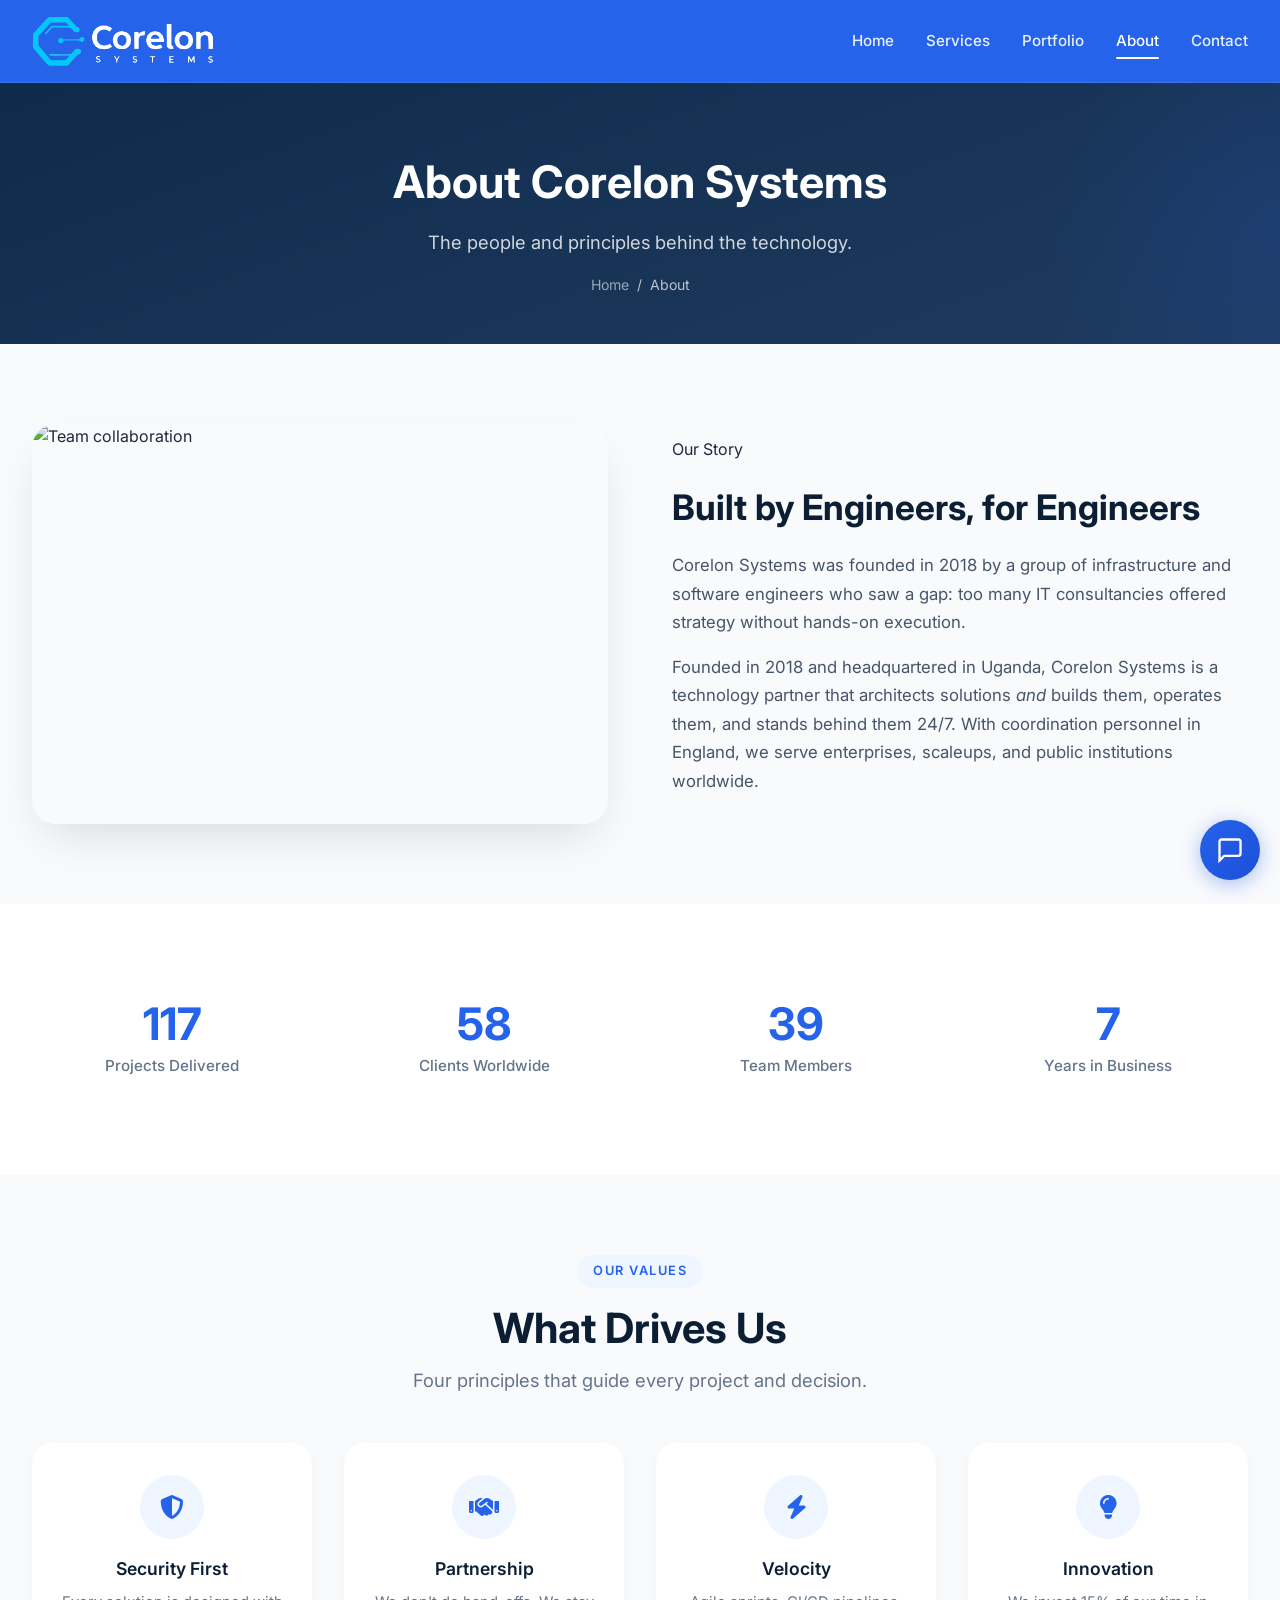
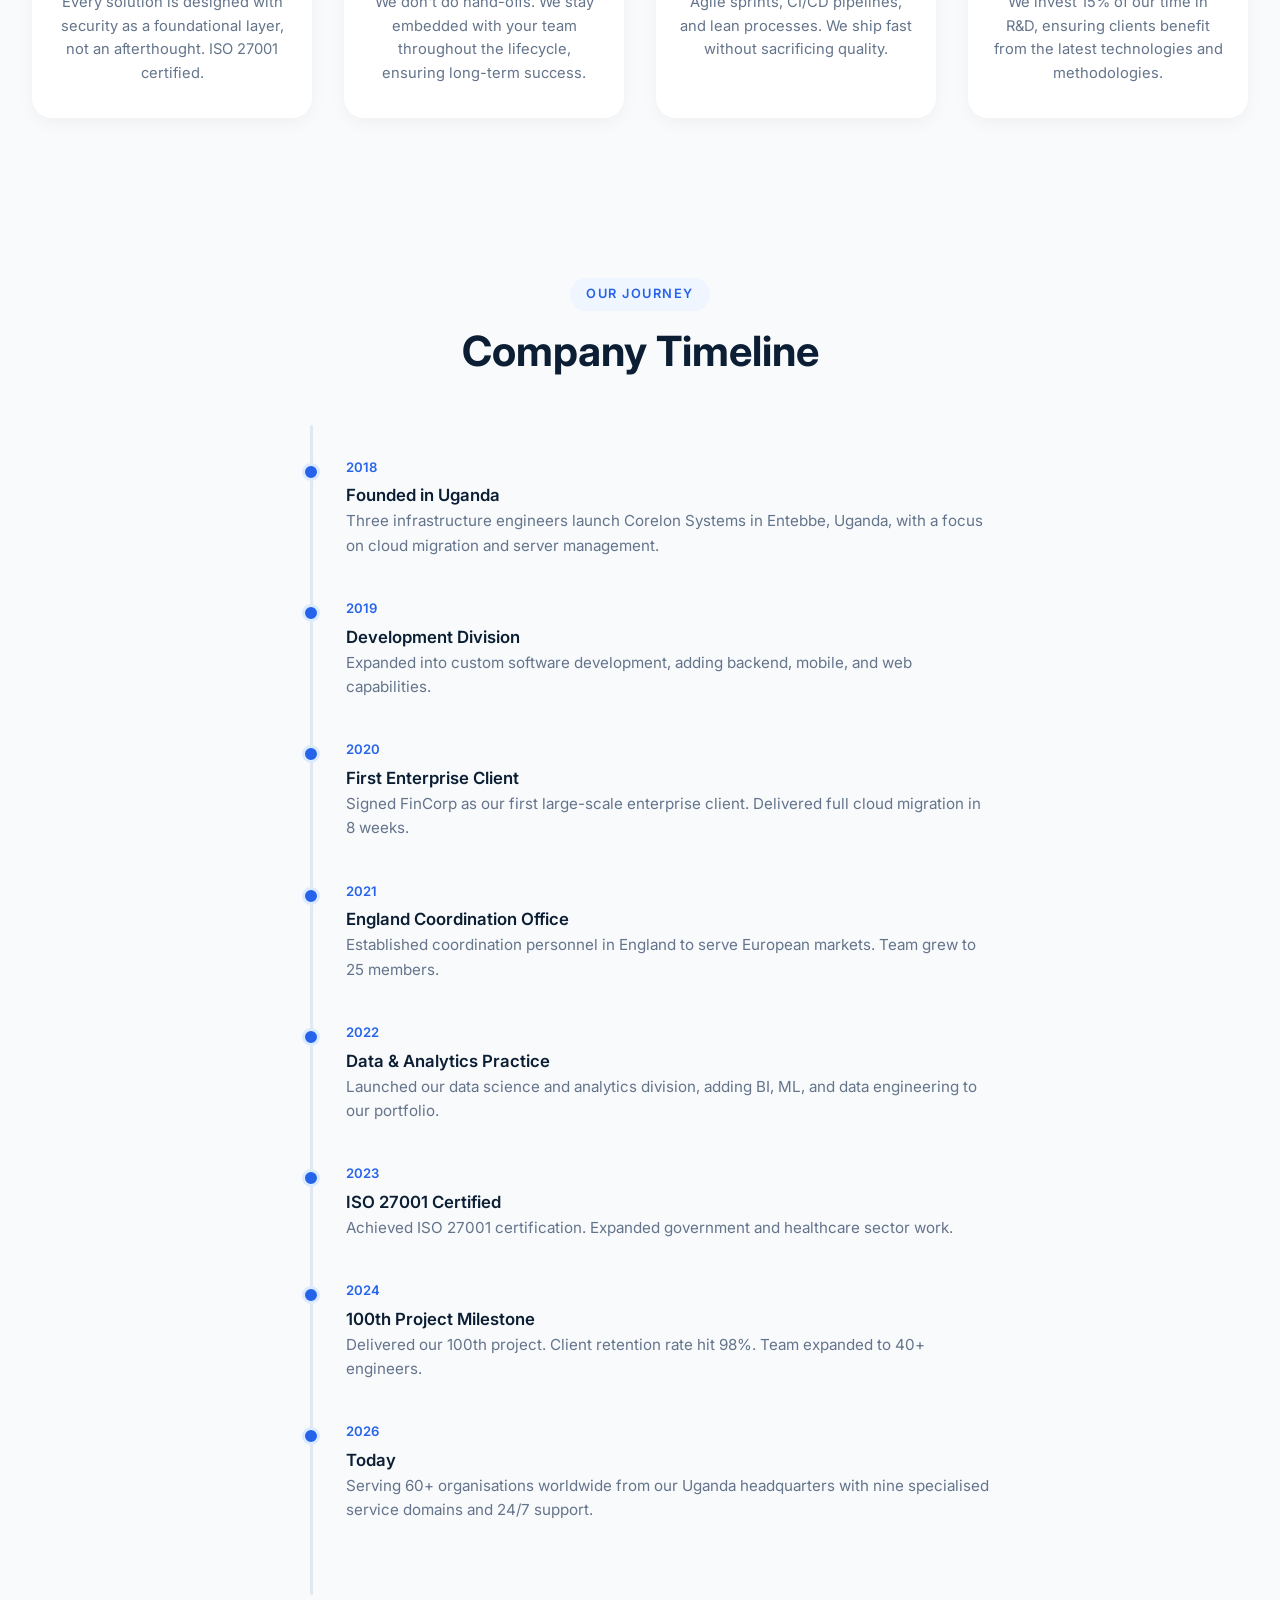
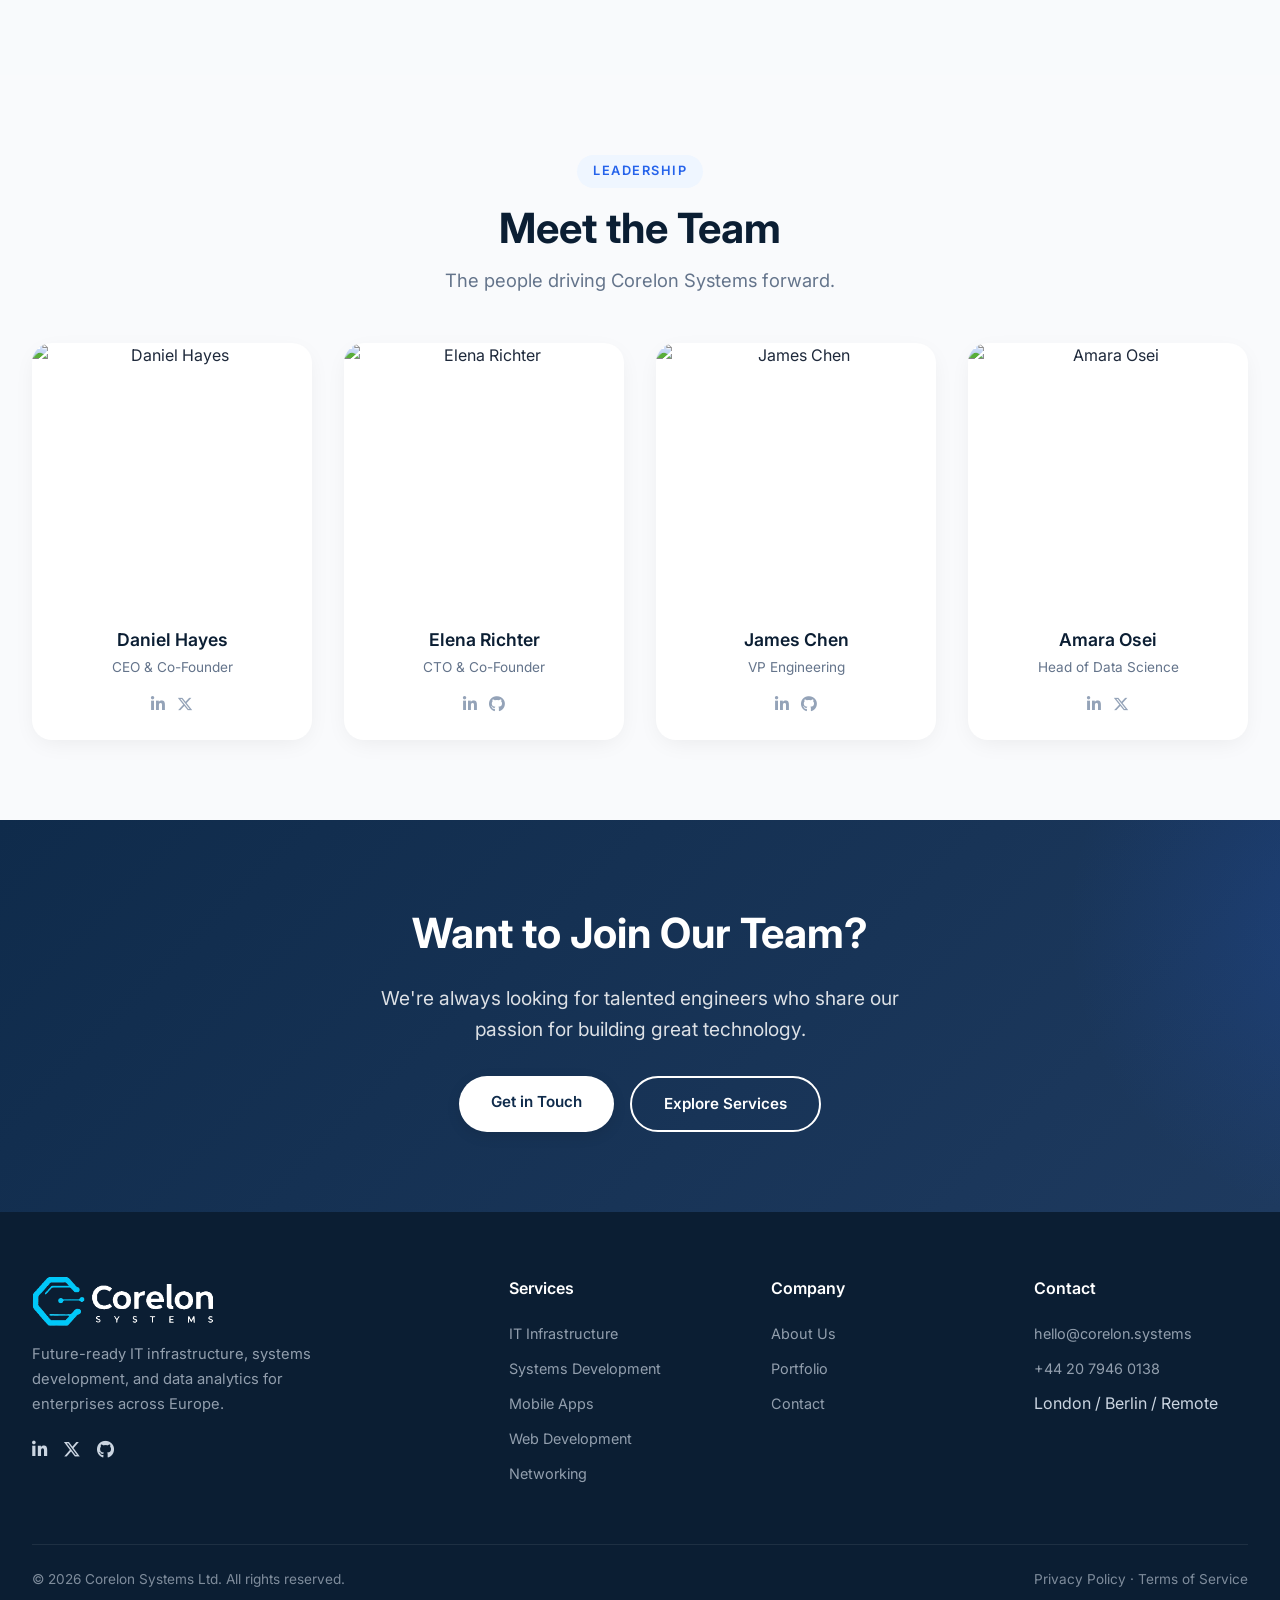
==== commit c7f4488f: "Added Service details page added chatbot and potifolio details page Added Service details page added" ====
--- a/about.html
+++ b/about.html
@@ -10,13 +10,14 @@
     <link rel="preconnect" href="https://fonts.gstatic.com" crossorigin>
     <link href="https://fonts.googleapis.com/css2?family=Inter:opsz,wght@14..32,300..700&display=swap" rel="stylesheet">
     <link rel="stylesheet" href="css/styles.css">
+    <link rel="stylesheet" href="css/chatbot.css">
 </head>
 <body>
 
     <!-- ====== NAVBAR ====== -->
     <header>
         <nav class="navbar">
-            <a href="index.html" class="logo">Corelon<span>Systems</span></a>
+            <a href="index.html" class="logo"><img src="logo-6aeb22da-6e65-487f-b1f1-78487e1424cc.png" alt="Corelon Systems"></a>
             <button class="menu-toggle" id="mobile-menu" aria-label="Toggle menu"><i class="fas fa-bars"></i></button>
             <div class="nav-links" id="navLinks">
                 <a href="index.html">Home</a>
@@ -52,8 +53,7 @@
                         <span class="badge" style="margin-bottom:1rem;display:inline-block;">Our Story</span>
                         <h2>Built by Engineers, for Engineers</h2>
                         <p>Corelon Systems was founded in 2018 by a group of infrastructure and software engineers who saw a gap: too many IT consultancies offered strategy without hands-on execution.</p>
-                        <p>We set out to build a different kind of technology partner — one that architects solutions <em>and</em> builds them, operates them, and stands behind them 24/7.</p>
-                        <p>Today, we serve 60+ organisations across finance, healthcare, government, and logistics, with offices in London and Berlin and a growing remote team across Europe.</p>
+                        <p>Founded in 2018 and headquartered in Uganda, Corelon Systems is a technology partner that architects solutions <em>and</em> builds them, operates them, and stands behind them 24/7. With coordination personnel in England, we serve enterprises, scaleups, and public institutions worldwide.</p>
                     </div>
                 </div>
             </div>
@@ -126,8 +126,8 @@
                 <div class="timeline">
                     <div class="timeline-item reveal">
                         <div class="year">2018</div>
-                        <h4>Founded in London</h4>
-                        <p>Three infrastructure engineers launch Corelon Systems with a focus on cloud migration and server management.</p>
+                        <h4>Founded in Uganda</h4>
+                        <p>Three infrastructure engineers launch Corelon Systems in Entebbe, Uganda, with a focus on cloud migration and server management.</p>
                     </div>
                     <div class="timeline-item reveal">
                         <div class="year">2019</div>
@@ -141,8 +141,8 @@
                     </div>
                     <div class="timeline-item reveal">
                         <div class="year">2021</div>
-                        <h4>Berlin Office Opens</h4>
-                        <p>Opened our second office in Berlin to serve the DACH market. Team grew to 25 members.</p>
+                        <h4>England Coordination Office</h4>
+                        <p>Established coordination personnel in England to serve European markets. Team grew to 25 members.</p>
                     </div>
                     <div class="timeline-item reveal">
                         <div class="year">2022</div>
@@ -162,7 +162,7 @@
                     <div class="timeline-item reveal">
                         <div class="year">2026</div>
                         <h4>Today</h4>
-                        <p>Serving 60+ organisations across Europe with seven specialised service domains and 24/7 support.</p>
+                        <p>Serving 60+ organisations worldwide from our Uganda headquarters with nine specialised service domains and 24/7 support.</p>
                     </div>
                 </div>
             </div>
@@ -252,7 +252,7 @@
         <div class="container">
             <div class="footer-grid">
                 <div class="footer-brand">
-                    <div class="logo">Corelon<span>Systems</span></div>
+                    <div class="logo"><img src="logo-6aeb22da-6e65-487f-b1f1-78487e1424cc.png" alt="Corelon Systems"></div>
                     <p>Future-ready IT infrastructure, systems development, and data analytics for enterprises across Europe.</p>
                     <div class="footer-social" style="margin-top:1.2rem;">
                         <a href="#" aria-label="LinkedIn"><i class="fab fa-linkedin-in"></i></a>
@@ -299,5 +299,6 @@
     </button>
 
     <script src="js/main.js"></script>
+    <script src="js/chatbot.js"></script>
 </body>
 </html>
--- a/css/styles.css
+++ b/css/styles.css
@@ -75,10 +75,10 @@
     align-items: center;
     justify-content: space-between;
     padding: 1rem 2rem;
-    background: rgba(255,255,255,0.85);
+    background: #2563eb;
     backdrop-filter: blur(12px);
     -webkit-backdrop-filter: blur(12px);
-    border-bottom: 1px solid rgba(0,0,0,0.06);
+    border-bottom: 1px solid rgba(255,255,255,0.1);
     position: sticky;
     top: 0;
     z-index: 1000;
@@ -86,17 +86,22 @@
     transition: box-shadow 0.3s;
 }
 .navbar.scrolled {
-    box-shadow: 0 4px 30px rgba(0,0,0,0.08);
+    box-shadow: 0 4px 30px rgba(0,0,0,0.2);
 }
 
 .logo {
     font-weight: 700;
     font-size: 1.6rem;
     letter-spacing: -0.02em;
-    color: #0f2b4b;
+    color: #fff;
+    display: flex;
+    align-items: center;
+}
+.logo img {
+    height: 50px;
 }
 .logo span {
-    color: #2563eb;
+    color: #fff;
     font-weight: 300;
 }
 
@@ -108,7 +113,7 @@
 }
 .nav-links a {
     font-size: 0.95rem;
-    color: #1e293b;
+    color: rgba(255,255,255,0.9);
     position: relative;
     padding: 0.25rem 0;
     transition: color 0.2s;
@@ -120,13 +125,13 @@
     left: 0;
     width: 0;
     height: 2px;
-    background: #2563eb;
+    background: #fff;
     transition: width 0.3s;
     border-radius: 2px;
 }
 .nav-links a:hover,
 .nav-links a.active {
-    color: #2563eb;
+    color: #fff;
 }
 .nav-links a:hover::after,
 .nav-links a.active::after {
@@ -137,7 +142,7 @@
     display: none;
     font-size: 1.6rem;
     cursor: pointer;
-    color: #1e293b;
+    color: #fff;
     background: none;
     border: none;
 }
@@ -1204,6 +1209,441 @@
     color: #64748b;
 }
 
+/* ---------- LANDING PAGE: AI Platform section ---------- */
+.ai-platform-section {
+    background: #060d1b;
+    padding: 5rem 0;
+    position: relative;
+    overflow: hidden;
+}
+.ai-platform-section .container {
+    display: grid;
+    grid-template-columns: 1fr 1fr;
+    gap: 4rem;
+    align-items: center;
+}
+.ai-platform-content h2 {
+    font-size: 3.2rem;
+    font-weight: 700;
+    line-height: 1.1;
+    color: #fff;
+    margin-bottom: 1.5rem;
+    letter-spacing: -0.02em;
+}
+.ai-platform-content h2 .ai-gradient {
+    background: linear-gradient(135deg, #60a5fa 0%, #a78bfa 50%, #f472b6 100%);
+    -webkit-background-clip: text;
+    -webkit-text-fill-color: transparent;
+    background-clip: text;
+}
+.ai-platform-content p {
+    font-size: 1.05rem;
+    color: #cbd5e1;
+    line-height: 1.7;
+    margin-bottom: 2rem;
+}
+.ai-features-list {
+    list-style: none;
+    padding: 0;
+    margin: 0;
+}
+.ai-features-list li {
+    display: flex;
+    align-items: flex-start;
+    gap: 1rem;
+    padding: 0.75rem 0;
+    color: #e2e8f0;
+    font-size: 0.98rem;
+    line-height: 1.5;
+}
+.ai-features-list .feature-icon {
+    width: 24px;
+    height: 24px;
+    background: rgba(37,99,235,0.15);
+    border: 1px solid rgba(37,99,235,0.3);
+    border-radius: 50%;
+    display: flex;
+    align-items: center;
+    justify-content: center;
+    flex-shrink: 0;
+    margin-top: 2px;
+    color: #60a5fa;
+    font-size: 0.75rem;
+}
+.ai-features-list .feature-icon i {
+    font-size: 0.75rem;
+}
+.ai-features-list strong {
+    color: #fff;
+    font-weight: 600;
+    display: block;
+    margin-bottom: 0.15rem;
+}
+
+/* AI Card */
+.ai-card {
+    background: #0f172a;
+    border: 1px solid rgba(148,163,184,0.1);
+    border-radius: 16px;
+    overflow: hidden;
+    box-shadow: 0 20px 40px rgba(0,0,0,0.3);
+}
+.ai-card-image {
+    width: 100%;
+    height: 220px;
+    background: linear-gradient(135deg, #1e293b 0%, #0f172a 100%);
+    position: relative;
+    overflow: hidden;
+}
+.ai-card-image img {
+    width: 100%;
+    height: 100%;
+    object-fit: cover;
+}
+.ai-card-body {
+    padding: 2rem;
+}
+.ai-card-title {
+    font-size: 1.1rem;
+    font-weight: 600;
+    color: #fff;
+    margin-bottom: 1.5rem;
+}
+.ai-metrics-row {
+    display: flex;
+    gap: 2rem;
+}
+.ai-metric {
+    flex: 1;
+}
+.ai-metric .num {
+    font-size: 1.8rem;
+    font-weight: 700;
+    color: #60a5fa;
+    margin-bottom: 0.25rem;
+}
+.ai-metric .lbl {
+    font-size: 0.85rem;
+    color: #94a3b8;
+    text-transform: uppercase;
+    letter-spacing: 0.5px;
+}
+
+/* Responsive */
+@media (max-width: 960px) {
+    .ai-platform-section .container { grid-template-columns: 1fr; text-align: center; }
+    .ai-platform-content h2 { font-size: 2.4rem; text-align: center; }
+    .ai-features-list li { justify-content: center; }
+    .ai-metrics-row { justify-content: center; }
+}
+@media (max-width: 600px) {
+    .ai-platform-section { padding: 3rem 0; }
+    .ai-platform-content h2 { font-size: 2rem; }
+    .ai-card-body { padding: 1.5rem; }
+    .ai-metrics-row { gap: 1rem; }
+    .ai-metric .num { font-size: 1.5rem; }
+}
+
+/* ---------- LANDING PAGE: Workers section ---------- */
+.workers-section {
+    background: #060d1b;
+    padding: 5rem 0;
+    position: relative;
+    overflow: hidden;
+}
+.workers-section .container {
+    max-width: 1280px;
+}
+.workers-content {
+    text-align: center;
+    margin-bottom: 3rem;
+}
+.workers-content h2 {
+    font-size: 3.2rem;
+    font-weight: 700;
+    line-height: 1.1;
+    color: #fff;
+    margin-bottom: 1.5rem;
+    letter-spacing: -0.02em;
+}
+.workers-content h2 .workers-gradient {
+    background: linear-gradient(135deg, #60a5fa 0%, #a78bfa 50%, #f472b6 100%);
+    -webkit-background-clip: text;
+    -webkit-text-fill-color: transparent;
+    background-clip: text;
+}
+.workers-content p {
+    font-size: 1.05rem;
+    color: #cbd5e1;
+    line-height: 1.7;
+    max-width: 580px;
+    margin: 0 auto;
+}
+
+/* Workers Grid */
+.workers-grid {
+    display: grid;
+    grid-template-columns: repeat(3, 1fr);
+    gap: 1.5rem;
+}
+.worker-card {
+    background: #0f172a;
+    border: 1px solid rgba(148,163,184,0.1);
+    border-radius: 16px;
+    padding: 2rem;
+    text-align: center;
+    transition: transform 0.2s, box-shadow 0.2s;
+}
+.worker-card:hover {
+    transform: translateY(-4px);
+    box-shadow: 0 12px 24px rgba(0,0,0,0.3);
+}
+.worker-icon {
+    width: 64px;
+    height: 64px;
+    background: linear-gradient(135deg, rgba(37,99,235,0.15) 0%, rgba(168,85,247,0.15) 100%);
+    border: 1px solid rgba(37,99,235,0.2);
+    border-radius: 16px;
+    display: flex;
+    align-items: center;
+    justify-content: center;
+    margin: 0 auto 1.5rem;
+    font-size: 1.8rem;
+    color: #60a5fa;
+}
+.worker-card h3 {
+    font-size: 1.25rem;
+    font-weight: 600;
+    color: #fff;
+    margin-bottom: 0.75rem;
+}
+.worker-card p {
+    font-size: 0.95rem;
+    color: #94a3b8;
+    line-height: 1.5;
+    margin: 0;
+}
+
+/* Responsive */
+@media (max-width: 960px) {
+    .workers-grid { grid-template-columns: repeat(2, 1fr); }
+    .workers-content h2 { font-size: 2.4rem; }
+}
+@media (max-width: 600px) {
+    .workers-section { padding: 3rem 0; }
+    .workers-grid { grid-template-columns: 1fr; }
+    .workers-content h2 { font-size: 2rem; }
+    .worker-card { padding: 1.5rem; }
+}
+
+/* ---------- LANDING PAGE: Network section ---------- */
+.network-section {
+    background: #060d1b;
+    padding: 5rem 0;
+    position: relative;
+    overflow: hidden;
+}
+.network-section .container {
+    max-width: 1280px;
+}
+.network-content {
+    text-align: center;
+    margin-bottom: 4rem;
+}
+.network-content h2 {
+    font-size: 3.2rem;
+    font-weight: 700;
+    line-height: 1.1;
+    color: #fff;
+    margin-bottom: 1.5rem;
+    letter-spacing: -0.02em;
+}
+.network-content h2 .network-gradient {
+    background: linear-gradient(135deg, #60a5fa 0%, #a78bfa 50%, #f472b6 100%);
+    -webkit-background-clip: text;
+    -webkit-text-fill-color: transparent;
+    background-clip: text;
+}
+.network-content p {
+    font-size: 1.05rem;
+    color: #cbd5e1;
+    line-height: 1.7;
+    max-width: 580px;
+    margin: 0 auto;
+}
+
+/* Globe Container */
+/* Globe Container */
+.network-grid {
+    display: grid;
+    grid-template-columns: repeat(auto-fit, minmax(300px, 1fr));
+    gap: 2.5rem;
+    align-items: center;
+}
+.network-globe {
+    position: relative;
+    width: 100%;
+    max-width: 550px;
+    height: 500px;
+    margin: 0 auto;
+    perspective: 1000px;
+}
+
+/* Rotating Globe */
+.globe {
+    width: 100%;
+    height: 100%;
+    position: relative;
+    transform-style: preserve-3d;
+    animation: rotateGlobe 30s linear infinite;
+}
+
+@keyframes rotateGlobe {
+    0% { transform: rotateY(0deg) rotateX(10deg); }
+    100% { transform: rotateY(360deg) rotateX(10deg); }
+}
+
+/* Globe circles (latitude lines) */
+.globe-circle {
+    position: absolute;
+    width: 100%;
+    height: 100%;
+    border: 1px dotted rgba(243, 245, 248, 0.4);
+    border-radius: 50%;
+    top: 0;
+    left: 0;
+}
+
+/* Different sizes for latitude lines */
+.globe-circle:nth-child(1) {
+    transform: rotateY(0deg);
+}
+.globe-circle:nth-child(2) {
+    transform: rotateY(30deg);
+}
+.globe-circle:nth-child(3) {
+    transform: rotateY(60deg);
+}
+.globe-circle:nth-child(4) {
+    transform: rotateY(90deg);
+}
+.globe-circle:nth-child(5) {
+    transform: rotateX(90deg);
+}
+.globe-circle:nth-child(6) {
+    transform: rotateX(60deg);
+}
+.globe-circle:nth-child(7) {
+    transform: rotateX(30deg);
+}
+
+/* Longitude lines */
+.globe-meridian {
+    position: absolute;
+    width: 100%;
+    height: 100%;
+    top: 0;
+    left: 0;
+}
+.globe-meridian::before,
+.globe-meridian::after {
+    content: '';
+    position: absolute;
+    width: 1px;
+    height: 100%;
+    background: linear-gradient(to bottom, 
+        transparent 0%, 
+        rgba(96, 165, 250, 0.3) 20%, 
+        rgba(96, 165, 250, 0.3) 80%, 
+        transparent 100%);
+    left: 50%;
+    transform: translateX(-50%);
+}
+.globe-meridian:nth-child(8) { transform: rotateY(0deg); }
+.globe-meridian:nth-child(9) { transform: rotateY(45deg); }
+.globe-meridian:nth-child(10) { transform: rotateY(90deg); }
+.globe-meridian:nth-child(11) { transform: rotateY(135deg); }
+
+/* Glowing dots on globe surface */
+.globe-dot {
+    position: absolute;
+    width: 4px;
+    height: 4px;
+    background: #60a5fa;
+    border-radius: 50%;
+    box-shadow: 0 0 10px rgba(96, 165, 250, 0.8);
+    animation: twinkle 3s ease-in-out infinite;
+}
+
+@keyframes twinkle {
+    0%, 100% { opacity: 0.3; transform: scale(1); }
+    50% { opacity: 1; transform: scale(1.5); }
+}
+
+/* Position dots around the globe */
+.globe-dot:nth-child(12) { top: 18%; left: 30%; animation-delay: 0s; }
+.globe-dot:nth-child(13) { top: 28%; left: 70%; animation-delay: 0.4s; }
+.globe-dot:nth-child(14) { top: 40%; left: 20%; animation-delay: 0.8s; }
+.globe-dot:nth-child(15) { top: 54%; left: 80%; animation-delay: 1.2s; }
+.globe-dot:nth-child(16) { top: 68%; left: 60%; animation-delay: 1.6s; }
+.globe-dot:nth-child(17) { top: 45%; left: 40%; animation-delay: 2s; }
+.globe-dot:nth-child(18) { top: 30%; left: 55%; animation-delay: 2.4s; }
+.globe-dot:nth-child(19) { top: 60%; left: 35%; animation-delay: 2.8s; }
+.globe-dot:nth-child(20) { top: 25%; left: 40%; animation-delay: 3.2s; }
+
+/* Responsive */
+@media (max-width: 960px) {
+    .network-content h2 { font-size: 2.4rem; }
+    .network-grid { height: 400px; }
+}
+@media (max-width: 960px) {
+    .network-grid { grid-template-columns: 1fr; }
+    .network-content h2 { font-size: 2.4rem; }
+}
+@media (max-width: 600px) {
+    .network-section { padding: 3rem 0; }
+    .network-content h2 { font-size: 2rem; }
+}
+
+/* Typewriter services */
+.network-services {
+    color: #cbd5e1;
+}
+.network-services p {
+    font-size: 0.95rem;
+    color: #94a3b8;
+    margin-bottom: 1.5rem;
+}
+.network-services-grid {
+    display: grid;
+    grid-template-columns: repeat(auto-fit, minmax(220px, 1fr));
+    gap: 1rem;
+    margin-top: 2rem;
+}
+.service-card {
+    background: rgba(255, 255, 255, 0.05);
+    border: 1px solid rgba(148, 163, 184, 0.3);
+    border-radius: 18px;
+    padding: 1.25rem;
+    box-shadow: 0 15px 35px rgba(15, 23, 42, 0.45);
+    transition: transform 0.25s ease, border-color 0.25s ease;
+}
+.service-card:hover {
+    transform: translateY(-4px);
+    border-color: rgba(96, 165, 250, 0.7);
+}
+.service-card h4 {
+    font-size: 1.1rem;
+    margin-bottom: 0.35rem;
+    color: #fff;
+}
+.service-card p {
+    margin: 0;
+    line-height: 1.5;
+    color: #cbd5e1;
+    font-size: 0.95rem;
+}
+
 /* ---------- LANDING PAGE: cloudflare-style white hero ---------- */
 .hero-cf {
     background: #fff;
@@ -1278,8 +1718,8 @@
     background: radial-gradient(circle at 38% 36%,
         #93c5fd 0%,
         #3b82f6 25%,
-        #1d4ed8 55%,
-        #0f2b4b 80%,
+        #062a8d 55%,
+        #012f63 80%,
         #060d1b 100%);
     position: relative;
     overflow: hidden;
@@ -1320,7 +1760,18 @@
     position: relative;
     z-index: 2;
     clip-path: polygon(0 70px, 100% 0, 100% 100%, 0 100%);
-    filter: drop-shadow(0 -2px 0 #2563eb);
+    filter: drop-shadow(0 -2px 0 #2563eb) drop-shadow(0 4px 6px rgba(0,0,0,0.08));
+    box-shadow: 0 -40px 60px rgba(59,130,246,0.3);
+}
+.hero-announcements::before {
+    content: '';
+    position: absolute;
+    inset: -15px 0 0;
+    background: linear-gradient(135deg, rgba(59,130,246,0.6) 0%, rgba(59,130,246,0.1) 70%, transparent 100%);
+    filter: blur(30px);
+    opacity: 0.8;
+    z-index: -1;
+    transform: skewY(-5deg);
 }
 .announce-grid {
     display: grid;
@@ -1926,6 +2377,26 @@
     .project-metrics { gap: 1rem; }
 }
 
+/* ---------- Mobile Overlay ---------- */
+.mobile-overlay {
+    position: fixed;
+    top: 0;
+    left: 0;
+    width: 100%;
+    height: 100%;
+    background: rgba(0, 0, 0, 0.5);
+    backdrop-filter: blur(4px);
+    opacity: 0;
+    visibility: hidden;
+    transition: opacity 0.3s ease, visibility 0.3s ease;
+    z-index: 9997;
+}
+
+.mobile-overlay.active {
+    opacity: 1;
+    visibility: visible;
+}
+
 /* ---------- responsive ---------- */
 @media (max-width: 960px) {
     .footer-grid {
@@ -1934,20 +2405,76 @@
     .contact-row {
         grid-template-columns: 1fr;
     }
+    .hero-cf .container {
+        grid-template-columns: 1fr;
+        gap: 3rem;
+    }
+    .hero-orb-wrap {
+        justify-content: center;
+    }
+    .ai-platform-section .container {
+        grid-template-columns: 1fr;
+        gap: 3rem;
+    }
+    .about-row {
+        grid-template-columns: 1fr;
+    }
+    .services-grid {
+        grid-template-columns: repeat(2, 1fr);
+    }
+    .process-grid {
+        grid-template-columns: repeat(2, 1fr);
+    }
+    .testimonials-grid {
+        grid-template-columns: 1fr;
+    }
+    .team-grid {
+        grid-template-columns: repeat(2, 1fr);
+    }
 }
 @media (max-width: 800px) {
     .navbar { padding: 0.9rem 1.5rem; }
     .nav-links {
+        position: fixed;
+        top: 0;
+        right: -100%;
+        height: 100vh;
+        width: 280px;
+        max-width: 80vw;
+        background: #fff;
+        flex-direction: column;
+        align-items: flex-start;
+        gap: 0;
+        padding: 5rem 2rem 2rem;
+        box-shadow: -4px 0 20px rgba(0, 0, 0, 0.1);
+        transition: right 0.3s cubic-bezier(0.4, 0, 0.2, 1);
+        z-index: 9998;
+        overflow-y: auto;
+    }
+    .nav-links.show { 
+        right: 0;
+    }
+    .nav-links a {
+        width: 100%;
+        padding: 1rem 0;
+        color: #1e293b;
+        border-bottom: 1px solid #f1f5f9;
+        font-size: 1.05rem;
+    }
+    .nav-links a:hover,
+    .nav-links a.active {
+        color: #2563eb;
+        background: #eff6ff;
+        padding-left: 1rem;
+    }
+    .nav-links a::after {
         display: none;
-        width: 100%;
-        flex-direction: column;
-        align-items: center;
-        gap: 0.8rem;
-        padding: 1.2rem 0 0.8rem;
-        border-top: 1px solid #e2e8f0;
-    }
-    .nav-links.show { display: flex; }
-    .menu-toggle { display: block; }
+    }
+    .menu-toggle { 
+        display: flex;
+        z-index: 9999;
+        position: relative;
+    }
     .hero-content h1 { font-size: 2.4rem; }
     .hero { padding: 4rem 0; }
     .section-heading h2 { font-size: 2rem; }
@@ -1956,8 +2483,61 @@
     .form-row { grid-template-columns: 1fr; }
     .footer-grid { grid-template-columns: 1fr; gap: 2rem; }
 }
+@media (max-width: 600px) {
+    .services-grid {
+        grid-template-columns: 1fr;
+    }
+    .process-grid {
+        grid-template-columns: 1fr;
+    }
+    .team-grid {
+        grid-template-columns: 1fr;
+    }
+    .stats-grid {
+        grid-template-columns: repeat(2, 1fr);
+        gap: 1.5rem;
+    }
+    .hero-announcements .announce-grid {
+        grid-template-columns: 1fr;
+    }
+    .ai-metrics-row {
+        flex-direction: column;
+        gap: 1rem;
+    }
+}
+
 @media (max-width: 500px) {
     .container { padding: 0 1.2rem; }
     .hero-content h1 { font-size: 2rem; }
-    .btn-group { flex-direction: column; align-items: flex-start; }
-}
+    .btn-group { flex-direction: column; align-items: stretch; }
+    .btn-group .btn {
+        width: 100%;
+        text-align: center;
+    }
+    .section-heading h2 { font-size: 1.75rem; }
+    .stats-grid {
+        grid-template-columns: 1fr;
+    }
+    .stat-number {
+        font-size: 2.5rem;
+    }
+    .project-metrics {
+        grid-template-columns: repeat(2, 1fr);
+    }
+    .tech-stack-grid {
+        grid-template-columns: repeat(3, 1fr);
+    }
+    .nav-links {
+        width: 100%;
+        max-width: 100%;
+    }
+    .page-header {
+        padding: 3rem 0 2rem;
+    }
+    .contact-info-list {
+        gap: 1rem;
+    }
+    .timeline-item {
+        padding-left: 2rem;
+    }
+}
--- a/css/chatbot.css
+++ b/css/chatbot.css
@@ -0,0 +1,493 @@
+/* ===========================
+   Chatbot Widget Styles
+   =========================== */
+
+.chatbot-widget {
+    position: fixed;
+    bottom: 20px;
+    right: 20px;
+    z-index: 9999;
+    font-family: -apple-system, BlinkMacSystemFont, 'Segoe UI', 'Inter', sans-serif;
+}
+
+/* Chatbot Button */
+.chatbot-button {
+    width: 60px;
+    height: 60px;
+    border-radius: 50%;
+    background: linear-gradient(135deg, #2563eb 0%, #1d4ed8 100%);
+    color: #fff;
+    border: none;
+    cursor: pointer;
+    box-shadow: 0 4px 20px rgba(37, 99, 235, 0.4);
+    display: flex;
+    align-items: center;
+    justify-content: center;
+    transition: all 0.3s ease;
+    position: relative;
+}
+
+.chatbot-button:hover {
+    transform: scale(1.1);
+    box-shadow: 0 6px 30px rgba(37, 99, 235, 0.5);
+}
+
+.chatbot-button:active {
+    transform: scale(0.95);
+}
+
+.chatbot-icon,
+.chatbot-close-icon {
+    width: 28px;
+    height: 28px;
+    transition: all 0.3s ease;
+}
+
+.chatbot-close-icon {
+    position: absolute;
+    opacity: 0;
+    transform: rotate(-90deg);
+}
+
+.chatbot-button.open .chatbot-icon {
+    opacity: 0;
+    transform: rotate(90deg);
+}
+
+.chatbot-button.open .chatbot-close-icon {
+    opacity: 1;
+    transform: rotate(0deg);
+}
+
+/* Notification Badge */
+.chatbot-notification {
+    position: absolute;
+    top: -5px;
+    right: -5px;
+    background: #ef4444;
+    color: #fff;
+    width: 24px;
+    height: 24px;
+    border-radius: 50%;
+    display: none;
+    align-items: center;
+    justify-content: center;
+    font-size: 12px;
+    font-weight: 600;
+    border: 2px solid #fff;
+    animation: pulse 2s infinite;
+}
+
+@keyframes pulse {
+    0%, 100% {
+        transform: scale(1);
+    }
+    50% {
+        transform: scale(1.1);
+    }
+}
+
+/* Chat Window */
+.chatbot-window {
+    position: absolute;
+    bottom: 80px;
+    right: 0;
+    width: 380px;
+    max-width: calc(100vw - 40px);
+    height: 600px;
+    max-height: calc(100vh - 120px);
+    background: #fff;
+    border-radius: 16px;
+    box-shadow: 0 10px 40px rgba(0, 0, 0, 0.15);
+    display: flex;
+    flex-direction: column;
+    opacity: 0;
+    transform: translateY(20px) scale(0.95);
+    pointer-events: none;
+    transition: all 0.3s cubic-bezier(0.4, 0, 0.2, 1);
+}
+
+.chatbot-window.open {
+    opacity: 1;
+    transform: translateY(0) scale(1);
+    pointer-events: all;
+}
+
+/* Header */
+.chatbot-header {
+    background: linear-gradient(135deg, #2563eb 0%, #1d4ed8 100%);
+    color: #fff;
+    padding: 20px;
+    border-radius: 16px 16px 0 0;
+    display: flex;
+    align-items: center;
+    justify-content: space-between;
+}
+
+.chatbot-header-info {
+    display: flex;
+    align-items: center;
+    gap: 12px;
+}
+
+.chatbot-avatar {
+    width: 40px;
+    height: 40px;
+    border-radius: 50%;
+    background: #fff;
+    display: flex;
+    align-items: center;
+    justify-content: center;
+    overflow: hidden;
+}
+
+.chatbot-avatar img {
+    width: 80%;
+    height: 80%;
+    object-fit: cover;
+}
+
+.chatbot-title {
+    font-weight: 600;
+    font-size: 16px;
+    margin-bottom: 2px;
+}
+
+.chatbot-status {
+    display: flex;
+    align-items: center;
+    gap: 6px;
+    font-size: 13px;
+    opacity: 0.9;
+}
+
+.status-dot {
+    width: 8px;
+    height: 8px;
+    border-radius: 50%;
+    background: #94a3b8;
+}
+
+.status-dot.online {
+    background: #22c55e;
+    animation: pulse-dot 2s infinite;
+}
+
+@keyframes pulse-dot {
+    0%, 100% {
+        box-shadow: 0 0 0 0 rgba(34, 197, 94, 0.7);
+    }
+    50% {
+        box-shadow: 0 0 0 4px rgba(34, 197, 94, 0);
+    }
+}
+
+.chatbot-minimize {
+    background: rgba(255, 255, 255, 0.2);
+    border: none;
+    width: 32px;
+    height: 32px;
+    border-radius: 8px;
+    color: #fff;
+    cursor: pointer;
+    display: flex;
+    align-items: center;
+    justify-content: center;
+    transition: background 0.2s;
+}
+
+.chatbot-minimize:hover {
+    background: rgba(255, 255, 255, 0.3);
+}
+
+.chatbot-minimize svg {
+    width: 20px;
+    height: 20px;
+}
+
+/* Messages Area */
+.chatbot-messages {
+    flex: 1;
+    overflow-y: auto;
+    padding: 20px;
+    background: #f8fafc;
+    display: flex;
+    flex-direction: column;
+    gap: 12px;
+}
+
+.chatbot-messages::-webkit-scrollbar {
+    width: 6px;
+}
+
+.chatbot-messages::-webkit-scrollbar-track {
+    background: transparent;
+}
+
+.chatbot-messages::-webkit-scrollbar-thumb {
+    background: #cbd5e1;
+    border-radius: 3px;
+}
+
+.chatbot-messages::-webkit-scrollbar-thumb:hover {
+    background: #94a3b8;
+}
+
+/* Messages */
+.chatbot-message {
+    display: flex;
+    flex-direction: column;
+    gap: 4px;
+    animation: messageSlideIn 0.3s ease;
+}
+
+@keyframes messageSlideIn {
+    from {
+        opacity: 0;
+        transform: translateY(10px);
+    }
+    to {
+        opacity: 1;
+        transform: translateY(0);
+    }
+}
+
+.message-content {
+    padding: 12px 16px;
+    border-radius: 12px;
+    max-width: 85%;
+    word-wrap: break-word;
+    white-space: pre-line;
+    line-height: 1.5;
+}
+
+.bot-message .message-content {
+    background: #fff;
+    color: #1e293b;
+    border: 1px solid #e2e8f0;
+    align-self: flex-start;
+    border-bottom-left-radius: 4px;
+}
+
+.user-message .message-content {
+    background: #2563eb;
+    color: #fff;
+    align-self: flex-end;
+    border-bottom-right-radius: 4px;
+}
+
+.message-time {
+    font-size: 11px;
+    color: #64748b;
+    padding: 0 4px;
+}
+
+.bot-message .message-time {
+    align-self: flex-start;
+}
+
+.user-message .message-time {
+    align-self: flex-end;
+}
+
+.message-link {
+    display: inline-block;
+    margin-top: 8px;
+    padding: 8px 14px;
+    background: #2563eb;
+    color: #fff;
+    text-decoration: none;
+    border-radius: 8px;
+    font-size: 13px;
+    font-weight: 500;
+    transition: background 0.2s;
+    align-self: flex-start;
+}
+
+.message-link:hover {
+    background: #1d4ed8;
+}
+
+/* Quick Replies */
+.quick-replies {
+    display: flex;
+    flex-wrap: wrap;
+    gap: 8px;
+    margin-top: 8px;
+}
+
+.quick-reply-btn {
+    padding: 10px 16px;
+    background: #fff;
+    border: 1px solid #e2e8f0;
+    border-radius: 20px;
+    font-size: 14px;
+    color: #475569;
+    cursor: pointer;
+    transition: all 0.2s;
+    font-weight: 500;
+}
+
+.quick-reply-btn:hover {
+    background: #2563eb;
+    color: #fff;
+    border-color: #2563eb;
+    transform: translateY(-2px);
+}
+
+/* Input Area */
+.chatbot-input-area {
+    padding: 16px;
+    background: #fff;
+    border-top: 1px solid #e2e8f0;
+    border-radius: 0 0 16px 16px;
+    display: flex;
+    gap: 8px;
+}
+
+.chatbot-input {
+    flex: 1;
+    padding: 12px 16px;
+    border: 1px solid #e2e8f0;
+    border-radius: 24px;
+    font-size: 14px;
+    outline: none;
+    transition: border-color 0.2s;
+    font-family: inherit;
+}
+
+.chatbot-input:focus {
+    border-color: #2563eb;
+}
+
+.chatbot-send-btn {
+    width: 44px;
+    height: 44px;
+    border-radius: 50%;
+    background: #2563eb;
+    border: none;
+    color: #fff;
+    cursor: pointer;
+    display: flex;
+    align-items: center;
+    justify-content: center;
+    transition: all 0.2s;
+}
+
+.chatbot-send-btn:hover {
+    background: #1d4ed8;
+    transform: scale(1.05);
+}
+
+.chatbot-send-btn:active {
+    transform: scale(0.95);
+}
+
+.chatbot-send-btn svg {
+    width: 20px;
+    height: 20px;
+}
+
+/* Mobile Responsive */
+@media (max-width: 768px) {
+    .chatbot-widget {
+        bottom: 15px;
+        right: 15px;
+    }
+
+    .chatbot-window {
+        width: calc(100vw - 30px);
+        max-width: calc(100vw - 30px);
+        height: calc(100vh - 120px);
+        bottom: 85px;
+        right: 15px;
+        border-radius: 20px;
+    }
+
+    .chatbot-button {
+        width: 60px;
+        height: 60px;
+        box-shadow: 0 6px 24px rgba(37, 99, 235, 0.5);
+    }
+
+    .chatbot-header {
+        padding: 16px;
+    }
+
+    .chatbot-messages {
+        padding: 16px;
+    }
+
+    .quick-replies {
+        flex-wrap: wrap;
+    }
+
+    .quick-reply-btn {
+        font-size: 13px;
+        padding: 8px 14px;
+    }
+}
+
+@media (max-width: 480px) {
+    .chatbot-widget {
+        bottom: 10px;
+        right: 10px;
+    }
+
+    .chatbot-window {
+        width: calc(100vw - 20px);
+        max-width: calc(100vw - 20px);
+        height: calc(100vh - 100px);
+        bottom: 75px;
+        right: 10px;
+        left: 10px;
+        margin: 0 auto;
+        border-radius: 16px;
+    }
+
+    .chatbot-button {
+        width: 56px;
+        height: 56px;
+    }
+
+    .chatbot-header {
+        padding: 14px;
+    }
+
+    .chatbot-title {
+        font-size: 15px;
+    }
+
+    .chatbot-status {
+        font-size: 12px;
+    }
+
+    .chatbot-avatar {
+        width: 36px;
+        height: 36px;
+    }
+
+    .chatbot-messages {
+        padding: 12px;
+        gap: 10px;
+    }
+
+    .message-content {
+        font-size: 14px;
+        padding: 10px 14px;
+    }
+
+    .chatbot-input-area {
+        padding: 12px;
+    }
+
+    .chatbot-input {
+        font-size: 14px;
+        padding: 10px 14px;
+    }
+
+    .quick-reply-btn {
+        font-size: 12px;
+        padding: 7px 12px;
+    }
+}
